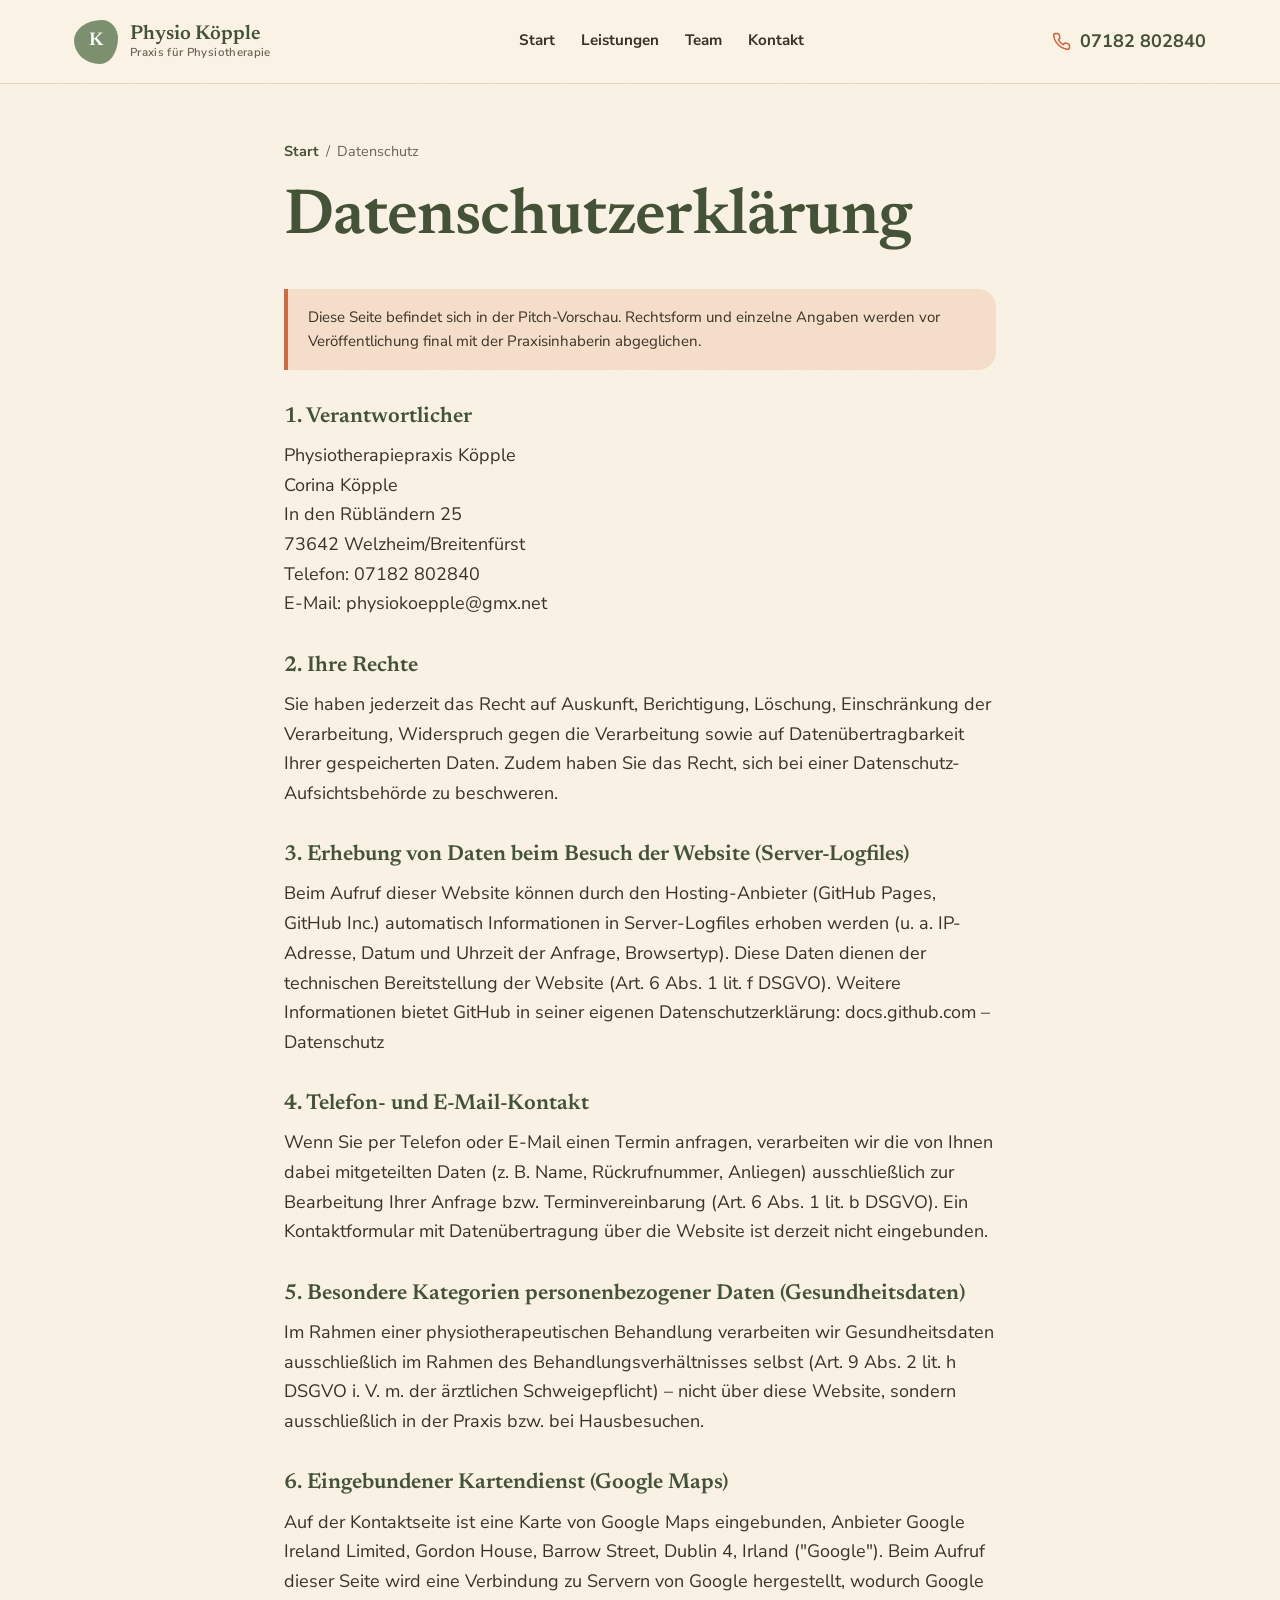
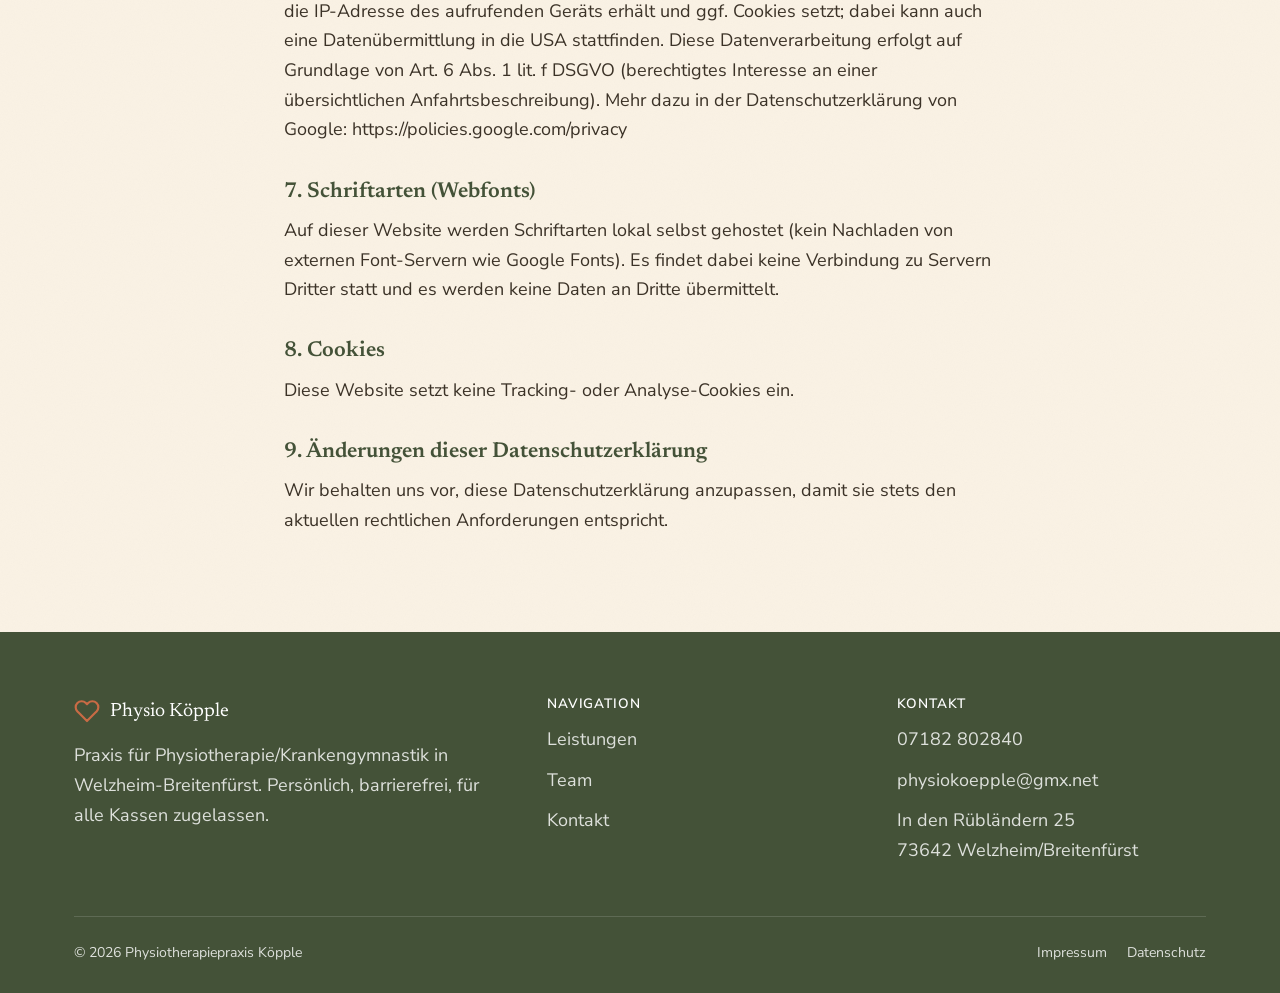
==== datenschutz.html @ 72fe8142 "Initial pitch-demo: Physiotherapiepraxis Köpple website Moderne, warme Neugestaltung als Pitch-Demo " ====
<!DOCTYPE html>
<html lang="de">
<head>
<meta charset="UTF-8">
<script>document.documentElement.classList.add('js');</script>
<meta name="viewport" content="width=device-width, initial-scale=1.0">
<meta name="description" content="Datenschutzerklärung der Physiotherapiepraxis Köpple in Welzheim-Breitenfürst.">
<title>Datenschutz – Physiotherapie Köpple</title>
<link rel="icon" href="assets/images/corina.png" type="image/png">
<link rel="stylesheet" href="css/fonts.css">
<link rel="stylesheet" href="css/style.css?v=1">
</head>
<body>

<a class="skip-link" href="#main">Zum Inhalt springen</a>

<header class="site-header" id="site-header">
  <div class="container site-header__inner">
    <a href="index.html" class="site-header__brand" aria-label="Physiotherapie Köpple – Startseite">
      <span class="site-header__mark" aria-hidden="true">K</span>
      <span class="site-header__brand-text">
        <span class="site-header__brand-main">Physio Köpple</span>
        <span class="site-header__brand-sub">Praxis für Physiotherapie</span>
      </span>
    </a>
    <nav id="site-nav" aria-label="Hauptnavigation">
      <ul class="site-nav__list">
        <li><a href="index.html" class="site-nav__link">Start</a></li>
        <li><a href="leistungen.html" class="site-nav__link">Leistungen</a></li>
        <li><a href="team.html" class="site-nav__link">Team</a></li>
        <li><a href="kontakt.html" class="site-nav__link">Kontakt</a></li>
      </ul>
    </nav>
    <div class="site-header__actions">
      <a href="tel:+497182802840" class="site-header__phone">
        <svg viewBox="0 0 24 24" fill="none" stroke="currentColor" stroke-width="2" stroke-linecap="round" stroke-linejoin="round" aria-hidden="true"><path d="M22 16.92v3a2 2 0 0 1-2.18 2 19.79 19.79 0 0 1-8.63-3.07 19.5 19.5 0 0 1-6-6 19.79 19.79 0 0 1-3.07-8.67A2 2 0 0 1 4.11 2h3a2 2 0 0 1 2 1.72c.127.96.361 1.903.7 2.81a2 2 0 0 1-.45 2.11L8.09 9.91a16 16 0 0 0 6 6l1.27-1.27a2 2 0 0 1 2.11-.45c.907.339 1.85.573 2.81.7A2 2 0 0 1 22 16.92z"/></svg>
        <span>07182 802840</span>
      </a>
      <button id="nav-toggle" class="nav-toggle" aria-label="Menü öffnen" aria-expanded="false" aria-controls="site-nav">
        <span></span><span></span><span></span>
      </button>
    </div>
  </div>
</header>

<main id="main">
  <section class="section" style="padding-top:56px;">
    <div class="container legal-content">
      <p class="breadcrumb"><a href="index.html">Start</a><span aria-hidden="true">/</span>Datenschutz</p>
      <h1>Datenschutzerklärung</h1>

      <div class="placeholder-note">
        Diese Seite befindet sich in der Pitch-Vorschau. Rechtsform und einzelne Angaben werden vor Veröffentlichung final mit der Praxisinhaberin abgeglichen.
      </div>

      <h2>1. Verantwortlicher</h2>
      <address>
        Physiotherapiepraxis Köpple<br>
        Corina Köpple<br>
        In den Rübländern 25<br>
        73642 Welzheim/Breitenfürst
      </address>
      <p>Telefon: <a href="tel:+497182802840">07182 802840</a><br>E-Mail: <a href="mailto:physiokoepple@gmx.net">physiokoepple@gmx.net</a></p>

      <h2>2. Ihre Rechte</h2>
      <p>Sie haben jederzeit das Recht auf Auskunft, Berichtigung, Löschung, Einschränkung der Verarbeitung, Widerspruch gegen die Verarbeitung sowie auf Datenübertragbarkeit Ihrer gespeicherten Daten. Zudem haben Sie das Recht, sich bei einer Datenschutz-Aufsichtsbehörde zu beschweren.</p>

      <h2>3. Erhebung von Daten beim Besuch der Website (Server-Logfiles)</h2>
      <p>Beim Aufruf dieser Website können durch den Hosting-Anbieter (GitHub Pages, GitHub Inc.) automatisch Informationen in Server-Logfiles erhoben werden (u. a. IP-Adresse, Datum und Uhrzeit der Anfrage, Browsertyp). Diese Daten dienen der technischen Bereitstellung der Website (Art. 6 Abs. 1 lit. f DSGVO). Weitere Informationen bietet GitHub in seiner eigenen Datenschutzerklärung: <a href="https://docs.github.com/de/site-policy/privacy-policies/github-general-privacy-statement" target="_blank" rel="noopener">docs.github.com – Datenschutz</a></p>

      <h2>4. Telefon- und E-Mail-Kontakt</h2>
      <p>Wenn Sie per Telefon oder E-Mail einen Termin anfragen, verarbeiten wir die von Ihnen dabei mitgeteilten Daten (z. B. Name, Rückrufnummer, Anliegen) ausschließlich zur Bearbeitung Ihrer Anfrage bzw. Terminvereinbarung (Art. 6 Abs. 1 lit. b DSGVO). Ein Kontaktformular mit Datenübertragung über die Website ist derzeit nicht eingebunden.</p>

      <h2>5. Besondere Kategorien personenbezogener Daten (Gesundheitsdaten)</h2>
      <p>Im Rahmen einer physiotherapeutischen Behandlung verarbeiten wir Gesundheitsdaten ausschließlich im Rahmen des Behandlungsverhältnisses selbst (Art. 9 Abs. 2 lit. h DSGVO i. V. m. der ärztlichen Schweigepflicht) – nicht über diese Website, sondern ausschließlich in der Praxis bzw. bei Hausbesuchen.</p>

      <h2>6. Eingebundener Kartendienst (Google Maps)</h2>
      <p>Auf der Kontaktseite ist eine Karte von Google Maps eingebunden, Anbieter Google Ireland Limited, Gordon House, Barrow Street, Dublin 4, Irland ("Google"). Beim Aufruf dieser Seite wird eine Verbindung zu Servern von Google hergestellt, wodurch Google die IP-Adresse des aufrufenden Geräts erhält und ggf. Cookies setzt; dabei kann auch eine Datenübermittlung in die USA stattfinden. Diese Datenverarbeitung erfolgt auf Grundlage von Art. 6 Abs. 1 lit. f DSGVO (berechtigtes Interesse an einer übersichtlichen Anfahrtsbeschreibung). Mehr dazu in der Datenschutzerklärung von Google: <a href="https://policies.google.com/privacy" target="_blank" rel="noopener">https://policies.google.com/privacy</a></p>

      <h2>7. Schriftarten (Webfonts)</h2>
      <p>Auf dieser Website werden Schriftarten lokal selbst gehostet (kein Nachladen von externen Font-Servern wie Google Fonts). Es findet dabei keine Verbindung zu Servern Dritter statt und es werden keine Daten an Dritte übermittelt.</p>

      <h2>8. Cookies</h2>
      <p>Diese Website setzt keine Tracking- oder Analyse-Cookies ein.</p>

      <h2>9. Änderungen dieser Datenschutzerklärung</h2>
      <p>Wir behalten uns vor, diese Datenschutzerklärung anzupassen, damit sie stets den aktuellen rechtlichen Anforderungen entspricht.</p>

    </div>
  </section>
</main>

<footer class="site-footer">
  <div class="container">
    <div class="footer-grid">
      <div>
        <div class="footer-brand">
          <svg viewBox="0 0 24 24" fill="none" stroke="currentColor" stroke-width="2" stroke-linecap="round" stroke-linejoin="round"><path d="M20.84 4.61a5.5 5.5 0 0 0-7.78 0L12 5.67l-1.06-1.06a5.5 5.5 0 0 0-7.78 7.78l1.06 1.06L12 21.23l7.78-7.78 1.06-1.06a5.5 5.5 0 0 0 0-7.78z"/></svg>
          Physio Köpple
        </div>
        <p>Praxis für Physiotherapie/Krankengymnastik in Welzheim-Breitenfürst. Persönlich, barrierefrei, für alle Kassen zugelassen.</p>
      </div>
      <div>
        <h4>Navigation</h4>
        <ul>
          <li><a href="leistungen.html">Leistungen</a></li>
          <li><a href="team.html">Team</a></li>
          <li><a href="kontakt.html">Kontakt</a></li>
        </ul>
      </div>
      <div>
        <h4>Kontakt</h4>
        <ul>
          <li><a href="tel:+497182802840">07182 802840</a></li>
          <li><a href="mailto:physiokoepple@gmx.net">physiokoepple@gmx.net</a></li>
          <li>In den Rübländern 25<br>73642 Welzheim/Breitenfürst</li>
        </ul>
      </div>
    </div>
    <div class="footer-bottom">
      <span>&copy; <span id="year"></span> Physiotherapiepraxis Köpple</span>
      <ul>
        <li><a href="impressum.html">Impressum</a></li>
        <li><a href="datenschutz.html">Datenschutz</a></li>
      </ul>
    </div>
  </div>
</footer>

<script src="js/main.js?v=1"></script>
</body>
</html>
---- css/fonts.css ----
/* ============================================================
   fonts.css – Selbst gehostete Google Fonts (Newsreader, Nunito Sans).
   Kein Nachladen von fonts.googleapis.com / fonts.gstatic.com beim
   Seitenaufruf (DSGVO: keine Verbindung zu Google-Servern nötig).

   Beide Familien sind Variable Fonts – ein Datei-Paar (latin +
   latin-ext, deckt Deutsch inkl. ä/ö/ü/ß ab) trägt den gesamten
   Gewichtsbereich, daher genügt je eine @font-face-Regel mit
   font-weight-Spanne statt einer Regel pro Schnittgewicht.
   ============================================================ */

/* ── Newsreader (Überschriften, warme literarische Serife) ──── */
@font-face {
  font-family: 'Newsreader';
  font-style: normal;
  font-weight: 400 700;
  font-display: swap;
  src: url('../assets/fonts/newsreader-latinext.woff2') format('woff2');
  unicode-range: U+0100-02BA, U+02BD-02C5, U+02C7-02CC, U+02CE-02D7, U+02DD-02FF, U+0304, U+0308, U+0329, U+1D00-1DBF, U+1E00-1E9F, U+1EF2-1EFF, U+2020, U+20A0-20AB, U+20AD-20C0, U+2113, U+2C60-2C7F, U+A720-A7FF;
}
@font-face {
  font-family: 'Newsreader';
  font-style: normal;
  font-weight: 400 700;
  font-display: swap;
  src: url('../assets/fonts/newsreader-latin.woff2') format('woff2');
  unicode-range: U+0000-00FF, U+0131, U+0152-0153, U+02BB-02BC, U+02C6, U+02DA, U+02DC, U+0304, U+0308, U+0329, U+2000-206F, U+20AC, U+2122, U+2191, U+2193, U+2212, U+2215, U+FEFF, U+FFFD;
}
@font-face {
  font-family: 'Newsreader';
  font-style: italic;
  font-weight: 400 700;
  font-display: swap;
  src: url('../assets/fonts/newsreader-italic-latinext.woff2') format('woff2');
  unicode-range: U+0100-02BA, U+02BD-02C5, U+02C7-02CC, U+02CE-02D7, U+02DD-02FF, U+0304, U+0308, U+0329, U+1D00-1DBF, U+1E00-1E9F, U+1EF2-1EFF, U+2020, U+20A0-20AB, U+20AD-20C0, U+2113, U+2C60-2C7F, U+A720-A7FF;
}
@font-face {
  font-family: 'Newsreader';
  font-style: italic;
  font-weight: 400 700;
  font-display: swap;
  src: url('../assets/fonts/newsreader-italic-latin.woff2') format('woff2');
  unicode-range: U+0000-00FF, U+0131, U+0152-0153, U+02BB-02BC, U+02C6, U+02DA, U+02DC, U+0304, U+0308, U+0329, U+2000-206F, U+20AC, U+2122, U+2191, U+2193, U+2212, U+2215, U+FEFF, U+FFFD;
}

/* ── Nunito Sans (Fließtext, rundliche freundliche Grotesk) ──── */
@font-face {
  font-family: 'Nunito Sans';
  font-style: normal;
  font-weight: 400 800;
  font-display: swap;
  src: url('../assets/fonts/nunitosans-latinext.woff2') format('woff2');
  unicode-range: U+0100-02BA, U+02BD-02C5, U+02C7-02CC, U+02CE-02D7, U+02DD-02FF, U+0304, U+0308, U+0329, U+1D00-1DBF, U+1E00-1E9F, U+1EF2-1EFF, U+2020, U+20A0-20AB, U+20AD-20C0, U+2113, U+2C60-2C7F, U+A720-A7FF;
}
@font-face {
  font-family: 'Nunito Sans';
  font-style: normal;
  font-weight: 400 800;
  font-display: swap;
  src: url('../assets/fonts/nunitosans-latin.woff2') format('woff2');
  unicode-range: U+0000-00FF, U+0131, U+0152-0153, U+02BB-02BC, U+02C6, U+02DA, U+02DC, U+0304, U+0308, U+0329, U+2000-206F, U+20AC, U+2122, U+2191, U+2193, U+2212, U+2215, U+FEFF, U+FFFD;
}
---- css/style.css ----
/* ============================================================
   Physiotherapiepraxis Köpple – style.css
   Design-Richtung "Warm & Persönlich": Creme, Salbeigrün, Terrakotta.
   Organische Foto-Rahmen statt harter Rechtecke, rundliche Formen,
   ein dezenter Papier-Grain-Ton. Reines CSS, kein Framework.
   ============================================================ */

:root {
  --color-cream: #faf2e4;
  --color-cream-alt: #f2e4c8;
  --color-paper: #fffdf8;
  --color-sage: #7c9070;
  --color-sage-dark: #445238;
  --color-sage-pale: #e8eee2;
  --color-terracotta: #c96b45;
  --color-terracotta-dark: #a8532f;
  --color-terracotta-pale: #f4ddc9;
  --color-ink: #3b3227;
  --color-ink-soft: #6e6255;
  --color-line: #e6d7b8;
  --color-white: #ffffff;

  --font-display: 'Newsreader', Georgia, 'Times New Roman', serif;
  --font-body: 'Nunito Sans', -apple-system, BlinkMacSystemFont, 'Segoe UI', sans-serif;

  --container-width: 1180px;
  --radius: 18px;
  --radius-lg: 30px;
  --shadow-soft: 0 10px 30px rgba(59, 50, 39, 0.12);
  --shadow-card: 0 18px 42px rgba(59, 50, 39, 0.16);
  --nav-height: 84px;

  --blob-1: 63% 37% 41% 59% / 47% 41% 59% 53%;
  --blob-2: 39% 61% 63% 37% / 45% 51% 49% 55%;
}

/* ── Reset ───────────────────────────────────────────────────── */
*, *::before, *::after { box-sizing: border-box; }
html { scroll-behavior: smooth; scroll-padding-top: calc(var(--nav-height) + 12px); }
@media (prefers-reduced-motion: reduce) {
  html { scroll-behavior: auto; }
  *, *::before, *::after {
    animation-duration: 0.01ms !important;
    animation-iteration-count: 1 !important;
    transition-duration: 0.01ms !important;
    scroll-behavior: auto !important;
  }
}
body {
  margin: 0;
  font-family: var(--font-body);
  font-size: 18px;
  line-height: 1.65;
  color: var(--color-ink);
  background: var(--color-cream);
  -webkit-font-smoothing: antialiased;
  /* Sehr dezentes Papier-Korn für Wärme, per SVG-Data-URI (keine Bildanfrage) */
  background-image: url("data:image/svg+xml,%3Csvg xmlns='http://www.w3.org/2000/svg' width='180' height='180'%3E%3Cfilter id='n'%3E%3CfeTurbulence type='fractalNoise' baseFrequency='0.9' numOctaves='2' stitchTiles='stitch'/%3E%3CfeColorMatrix type='saturate' values='0'/%3E%3C/filter%3E%3Crect width='100%25' height='100%25' filter='url(%23n)' opacity='0.035'/%3E%3C/svg%3E");
}
img { max-width: 100%; display: block; }
a { color: inherit; text-decoration: none; }
ul { margin: 0; padding: 0; list-style: none; }
h1, h2, h3, h4 {
  font-family: var(--font-display);
  font-weight: 600;
  line-height: 1.18;
  margin: 0 0 0.5em;
  color: var(--color-sage-dark);
}
h1 { font-size: clamp(2.5rem, 5vw, 4rem); letter-spacing: -0.01em; }
h2 { font-size: clamp(1.9rem, 3.2vw, 2.6rem); }
h3 { font-size: 1.3rem; font-weight: 600; }
p { margin: 0 0 1em; }
p:last-child { margin-bottom: 0; }
:focus-visible { outline: 3px solid var(--color-terracotta); outline-offset: 3px; }

/* ── Layout Helpers ──────────────────────────────────────────── */
.container { max-width: var(--container-width); margin: 0 auto; padding: 0 24px; }
.section { padding: 96px 0; }
.section--alt { background: var(--color-cream-alt); }
.section--sage { background: var(--color-sage-dark); color: rgba(255, 255, 255, 0.92); }
.section--sage h2, .section--sage h3 { color: var(--color-white); }
.section__head { max-width: 640px; margin: 0 0 48px; }
.section__head--center { margin-left: auto; margin-right: auto; text-align: center; }
.eyebrow {
  display: inline-flex;
  align-items: center;
  gap: 0.5em;
  font-family: var(--font-body);
  font-weight: 700;
  font-size: 0.85rem;
  letter-spacing: 0.08em;
  text-transform: uppercase;
  color: var(--color-terracotta-dark);
  margin-bottom: 0.9em;
}
.eyebrow::before { content: '✻'; font-size: 1em; }
.lead { font-size: 1.18rem; color: var(--color-ink-soft); max-width: 60ch; }

@media (max-width: 640px) {
  .section { padding: 60px 0; }
  .container { padding: 0 20px; }
}

/* ── Buttons ─────────────────────────────────────────────────── */
.btn {
  display: inline-flex;
  align-items: center;
  gap: 0.55em;
  font-family: var(--font-body);
  font-weight: 700;
  font-size: 1rem;
  padding: 0.95em 1.7em;
  border-radius: 999px;
  border: 2px solid transparent;
  cursor: pointer;
  transition: background-color 0.2s ease, color 0.2s ease, border-color 0.2s ease, transform 0.15s ease, box-shadow 0.2s ease;
  line-height: 1.1;
}
.btn:active { transform: translateY(1px); }
.btn--primary { background: var(--color-terracotta); color: var(--color-white); box-shadow: 0 10px 26px rgba(201, 107, 69, 0.35); }
.btn--primary:hover { background: var(--color-terracotta-dark); }
.btn--outline { background: transparent; border-color: currentColor; color: inherit; }
.btn--outline:hover { background: rgba(59, 50, 39, 0.06); }
.btn--on-sage { border-color: rgba(255,255,255,0.5); color: var(--color-white); }
.btn--on-sage:hover { background: rgba(255,255,255,0.12); border-color: var(--color-white); }
.btn--lg { padding: 1.1em 2.1em; font-size: 1.05rem; }
.btn--block { width: 100%; justify-content: center; }

/* ── Header / Navigation ─────────────────────────────────────── */
.site-header {
  position: sticky;
  top: 0;
  z-index: 1000;
  height: var(--nav-height);
  display: flex;
  align-items: center;
  background: rgba(250, 242, 228, 0.92);
  backdrop-filter: blur(10px);
  border-bottom: 1px solid var(--color-line);
  transition: box-shadow 0.2s ease;
}
.site-header.is-scrolled { box-shadow: var(--shadow-soft); }
.site-header__inner { display: flex; align-items: center; justify-content: space-between; gap: 24px; width: 100%; }
.site-header__brand { display: flex; align-items: center; gap: 12px; }
.site-header__mark {
  display: flex;
  align-items: center;
  justify-content: center;
  width: 44px;
  height: 44px;
  border-radius: var(--blob-1);
  background: var(--color-sage);
  color: var(--color-white);
  font-family: var(--font-display);
  font-weight: 600;
  font-size: 1.15rem;
  flex-shrink: 0;
}
.site-header__brand-text { display: flex; flex-direction: column; line-height: 1.15; }
.site-header__brand-main { font-family: var(--font-display); font-size: 1.25rem; font-weight: 600; color: var(--color-sage-dark); }
.site-header__brand-sub { font-family: var(--font-body); font-size: 0.72rem; font-weight: 600; letter-spacing: 0.03em; color: var(--color-ink-soft); }
.site-header__actions { display: flex; align-items: center; gap: 18px; }
.site-header__phone { display: flex; align-items: center; gap: 0.5em; font-weight: 700; color: var(--color-sage-dark); white-space: nowrap; }
.site-header__phone svg { width: 19px; height: 19px; flex-shrink: 0; color: var(--color-terracotta); }

.nav-toggle {
  display: none;
  flex-direction: column;
  justify-content: center;
  gap: 5px;
  width: 44px;
  height: 44px;
  border: none;
  background: transparent;
  cursor: pointer;
  padding: 0;
}
.nav-toggle span { display: block; height: 2px; width: 26px; margin: 0 auto; background: var(--color-sage-dark); transition: transform 0.2s ease, opacity 0.2s ease; }
.nav-toggle[aria-expanded="true"] span:nth-child(1) { transform: translateY(7px) rotate(45deg); }
.nav-toggle[aria-expanded="true"] span:nth-child(2) { opacity: 0; }
.nav-toggle[aria-expanded="true"] span:nth-child(3) { transform: translateY(-7px) rotate(-45deg); }

/* #site-nav ist Geschwister von .site-header, nicht verschachtelt —
   vermeidet den iOS-Safari-backdrop-filter-Clipping-Bug bei position:fixed
   Kindern eines Headers mit eigenem backdrop-filter. */
.site-nav__list { display: flex; align-items: center; gap: 22px; }
.site-nav__link {
  display: block;
  white-space: nowrap;
  font-weight: 700;
  font-size: 0.95rem;
  color: var(--color-ink);
  padding: 6px 2px;
  border-bottom: 2px solid transparent;
  transition: border-color 0.15s ease, color 0.15s ease;
}
.site-nav__link:hover, .site-nav__link.is-active { border-color: var(--color-terracotta); color: var(--color-sage-dark); }

@media (min-width: 1025px) { #site-nav { display: flex; } }

@media (min-width: 1025px) and (max-width: 1180px) {
  .site-nav__list { gap: 14px; }
  .site-nav__link { font-size: 0.88rem; }
  .site-header__brand-sub { display: none; }
}

@media (max-width: 1024px) {
  .site-header__brand-sub { display: none; }
  .nav-toggle { display: flex; }
  #site-nav {
    position: fixed;
    top: var(--nav-height);
    left: 0; right: 0; bottom: 0;
    z-index: 999;
    background: var(--color-cream);
    transform: translateX(100%);
    transition: transform 0.25s ease;
    overflow-y: auto;
  }
  #site-nav.is-open { transform: translateX(0); }
  .site-nav__list { flex-direction: column; align-items: stretch; gap: 0; padding: 16px 24px 40px; }
  .site-nav__list li { border-bottom: 1px solid var(--color-line); }
  .site-nav__link { padding: 18px 4px; font-size: 1.15rem; }
  .site-header__phone span { display: none; }
}

@media (max-width: 480px) {
  .site-header__brand-main { font-size: 1.08rem; }
  .site-header__mark { width: 38px; height: 38px; font-size: 1rem; }
}

/* ── Hero ────────────────────────────────────────────────────── */
.hero { padding: 64px 0 96px; overflow: hidden; }
.hero__grid { display: grid; grid-template-columns: 1.05fr 0.95fr; gap: 56px; align-items: center; }
.hero__eyebrow { color: var(--color-terracotta-dark); }
.hero__title { margin-bottom: 0.4em; }
.hero__underline { position: relative; display: inline-block; white-space: nowrap; }
.hero__underline svg { position: absolute; left: 0; bottom: -0.1em; width: 100%; height: 0.3em; overflow: visible; }
.hero__underline path {
  fill: none;
  stroke: var(--color-terracotta);
  stroke-width: 6;
  stroke-linecap: round;
  stroke-dasharray: 340;
  stroke-dashoffset: 340;
}
.js .reveal--visible .hero__underline path { animation: draw-underline 0.9s 0.35s ease forwards; }
@keyframes draw-underline { to { stroke-dashoffset: 0; } }
.hero__lead { margin: 1.1em 0 1.8em; }
.hero__ctas { display: flex; flex-wrap: wrap; gap: 16px; margin-bottom: 2em; }
.hero__facts { display: flex; flex-wrap: wrap; gap: 12px 28px; padding-top: 1.6em; border-top: 1px solid var(--color-line); }
.hero__fact { display: flex; align-items: center; gap: 0.6em; font-weight: 700; color: var(--color-sage-dark); font-size: 0.95rem; }
.hero__fact svg { width: 20px; height: 20px; color: var(--color-sage); flex-shrink: 0; }

.hero__photo-wrap { position: relative; }
.hero__photo {
  border-radius: var(--blob-1);
  overflow: hidden;
  box-shadow: var(--shadow-card);
  aspect-ratio: 4 / 4.6;
}
.hero__photo img { width: 100%; height: 100%; object-fit: cover; }
.hero__badge {
  position: absolute;
  bottom: -22px;
  left: -22px;
  background: var(--color-white);
  border-radius: var(--radius);
  box-shadow: var(--shadow-card);
  padding: 16px 20px;
  display: flex;
  align-items: center;
  gap: 12px;
  max-width: 230px;
}
.hero__badge svg { width: 30px; height: 30px; color: var(--color-terracotta); flex-shrink: 0; }
.hero__badge strong { display: block; font-family: var(--font-display); font-size: 1.15rem; color: var(--color-sage-dark); line-height: 1; }
.hero__badge span { font-size: 0.82rem; color: var(--color-ink-soft); }

@media (max-width: 900px) {
  .hero { padding: 40px 0 64px; }
  .hero__grid { grid-template-columns: 1fr; gap: 44px; }
  .hero__photo-wrap { order: -1; max-width: 380px; margin: 0 auto; }
  .hero__badge { left: 50%; transform: translateX(-50%); bottom: -18px; }
}

/* ── Organic photo frames (allgemein wiederverwendbar) ──────────── */
.blob-frame { border-radius: var(--blob-1); overflow: hidden; box-shadow: var(--shadow-card); }
.blob-frame--alt { border-radius: var(--blob-2); }
.blob-frame img { width: 100%; height: 100%; object-fit: cover; display: block; }

/* ── Vorteile / Feature-Karten ───────────────────────────────── */
.feature-grid { display: grid; grid-template-columns: repeat(3, 1fr); gap: 28px; }
.feature-card {
  background: var(--color-paper);
  border-radius: var(--radius);
  padding: 32px 28px;
  box-shadow: var(--shadow-soft);
  transition: transform 0.25s ease, box-shadow 0.25s ease;
}
.feature-card:hover { transform: translateY(-6px); box-shadow: var(--shadow-card); }
.feature-card__icon {
  width: 56px; height: 56px;
  display: flex; align-items: center; justify-content: center;
  border-radius: var(--blob-2);
  background: var(--color-sage-pale);
  color: var(--color-sage-dark);
  margin-bottom: 18px;
}
.feature-card__icon svg { width: 28px; height: 28px; }
.feature-card p { color: var(--color-ink-soft); font-size: 0.98rem; }

@media (max-width: 860px) { .feature-grid { grid-template-columns: 1fr 1fr; } }
@media (max-width: 560px) { .feature-grid { grid-template-columns: 1fr; } }

/* ── Leistungen (Karten + Detailseite) ───────────────────────── */
.service-grid { display: grid; grid-template-columns: repeat(3, 1fr); gap: 24px; }
.service-card {
  display: flex;
  gap: 16px;
  align-items: flex-start;
  background: var(--color-paper);
  border-radius: var(--radius);
  padding: 26px 24px;
  box-shadow: var(--shadow-soft);
  transition: transform 0.22s ease, box-shadow 0.22s ease, border-color 0.22s ease;
  border: 1px solid transparent;
}
.service-card:hover { transform: translateY(-5px); box-shadow: var(--shadow-card); border-color: var(--color-terracotta-pale); }
.service-card__icon {
  width: 48px; height: 48px; flex-shrink: 0;
  display: flex; align-items: center; justify-content: center;
  border-radius: 50%;
  background: var(--color-terracotta-pale);
  color: var(--color-terracotta-dark);
}
.service-card__icon svg { width: 24px; height: 24px; }
.service-card h3 { margin-bottom: 0.25em; font-size: 1.15rem; }
.service-card p { color: var(--color-ink-soft); font-size: 0.95rem; }

@media (max-width: 860px) { .service-grid { grid-template-columns: 1fr 1fr; } }
@media (max-width: 560px) { .service-grid { grid-template-columns: 1fr; } }

/* ── Team ────────────────────────────────────────────────────── */
.team-grid { display: grid; grid-template-columns: repeat(4, 1fr); gap: 32px 28px; }
.team-card { text-align: center; }
.team-card__photo {
  aspect-ratio: 1 / 1.1;
  border-radius: var(--blob-1);
  overflow: hidden;
  box-shadow: var(--shadow-card);
  margin-bottom: 20px;
  background: var(--color-sage-pale);
}
.team-card:nth-child(even) .team-card__photo { border-radius: var(--blob-2); }
.team-card__photo img { width: 100%; height: 100%; object-fit: cover; }
.team-card__photo--pending { display: flex; align-items: center; justify-content: center; }
.team-card h3 { margin-bottom: 0.15em; font-size: 1.15rem; }
.team-card__role { color: var(--color-terracotta-dark); font-weight: 700; font-size: 0.85rem; text-transform: uppercase; letter-spacing: 0.04em; margin-bottom: 0.6em; }
.team-card__quals { color: var(--color-ink-soft); font-size: 0.92rem; }

@media (max-width: 900px) { .team-grid { grid-template-columns: 1fr 1fr; } }
@media (max-width: 520px) { .team-grid { grid-template-columns: 1fr; max-width: 320px; margin: 0 auto; } }

/* ── Zwei-Spalten Text+Bild (Praxis-Vorstellung, Kontakt, etc.) ── */
.split { display: grid; grid-template-columns: 1fr 1fr; gap: 56px; align-items: center; }
.split--reverse .split__media { order: 2; }
@media (max-width: 900px) {
  .split { grid-template-columns: 1fr; gap: 36px; }
  .split--reverse .split__media { order: -1; }
}
.split__media img { aspect-ratio: 4/3.4; }

.checklist { margin-top: 1.4em; }
.checklist li { display: flex; align-items: flex-start; gap: 0.7em; margin-bottom: 0.7em; }
.checklist li svg { width: 20px; height: 20px; color: var(--color-sage); flex-shrink: 0; margin-top: 0.15em; }

/* ── Bildergalerie (Praxisimpressionen) ─────────────────────── */
.gallery-grid { display: grid; grid-template-columns: repeat(3, 1fr); gap: 22px; }
.gallery-grid__item { border-radius: var(--radius); overflow: hidden; box-shadow: var(--shadow-soft); aspect-ratio: 4/3; }
.gallery-grid__item img { width: 100%; height: 100%; object-fit: cover; transition: transform 0.4s ease; }
.gallery-grid__item:hover img { transform: scale(1.06); }
@media (max-width: 760px) { .gallery-grid { grid-template-columns: 1fr 1fr; } }
@media (max-width: 480px) { .gallery-grid { grid-template-columns: 1fr; } }

/* ── Info-/Termin-Karten (Kontaktseite) ─────────────────────── */
.info-card {
  background: var(--color-paper);
  border-radius: var(--radius);
  padding: 30px 28px;
  box-shadow: var(--shadow-soft);
}
.info-card + .info-card { margin-top: 24px; }
.info-card__icon {
  width: 46px; height: 46px;
  display: flex; align-items: center; justify-content: center;
  border-radius: 50%;
  background: var(--color-sage-pale);
  color: var(--color-sage-dark);
  margin-bottom: 14px;
}
.info-card__icon svg { width: 22px; height: 22px; }
.info-card dl { display: grid; grid-template-columns: auto 1fr; gap: 6px 14px; margin: 0; }
.info-card dt { color: var(--color-ink-soft); font-size: 0.92rem; }
.info-card dd { margin: 0; font-weight: 700; }
.map-embed { width: 100%; aspect-ratio: 4/3; border: 0; border-radius: var(--radius-lg); box-shadow: var(--shadow-card); }

/* ── CTA-Band ────────────────────────────────────────────────── */
.cta-band { text-align: center; }
.cta-band .lead { margin: 0 auto 2em; }

/* ── Footer ──────────────────────────────────────────────────── */
.site-footer { background: var(--color-sage-dark); color: rgba(255, 255, 255, 0.82); padding: 64px 0 28px; }
.footer-grid { display: grid; grid-template-columns: 1.4fr 1fr 1fr; gap: 40px; padding-bottom: 40px; border-bottom: 1px solid rgba(255,255,255,0.14); }
.footer-brand { display: flex; align-items: center; gap: 10px; font-family: var(--font-display); font-size: 1.2rem; color: var(--color-white); margin-bottom: 14px; }
.footer-brand svg { width: 26px; height: 26px; color: var(--color-terracotta); }
.footer-grid h4 { color: var(--color-white); font-family: var(--font-body); font-size: 0.85rem; text-transform: uppercase; letter-spacing: 0.06em; margin-bottom: 1em; }
.footer-grid li { margin-bottom: 0.6em; }
.site-footer a:hover { color: var(--color-white); }
.footer-bottom { display: flex; flex-wrap: wrap; justify-content: space-between; gap: 12px; padding-top: 24px; font-size: 0.88rem; }
.footer-bottom ul { display: flex; gap: 20px; }
@media (max-width: 760px) { .footer-grid { grid-template-columns: 1fr; gap: 32px; } }

/* ── Legal-Inhalte (Impressum/Datenschutz) ──────────────────── */
.legal-content { max-width: 760px; margin: 0 auto; }
.legal-content h2 { margin-top: 1.6em; font-size: 1.35rem; }
.legal-content address { font-style: normal; }
.breadcrumb { font-size: 0.9rem; color: var(--color-ink-soft); margin-bottom: 1.2em; }
.breadcrumb a { color: var(--color-sage-dark); font-weight: 700; }
.breadcrumb span { margin: 0 0.5em; }
.placeholder-note {
  background: var(--color-terracotta-pale);
  border-left: 4px solid var(--color-terracotta);
  border-radius: 0 var(--radius) var(--radius) 0;
  padding: 16px 20px;
  font-size: 0.94rem;
  color: var(--color-ink);
  margin: 1.4em 0 2em;
}

/* ── Skip Link (Accessibility) ───────────────────────────────── */
.skip-link {
  position: absolute;
  left: -9999px;
  top: 0;
  z-index: 2000;
  background: var(--color-sage-dark);
  color: var(--color-white);
  padding: 14px 22px;
  border-radius: 0 0 10px 0;
  font-weight: 700;
}
.skip-link:focus { left: 0; }

/* ── Scroll-Reveal ────────────────────────────────────────────
   .reveal ist nur unsichtbar, solange <html> die Klasse "js" trägt
   (per Inline-Script synchron im <head> gesetzt). Bleibt JS aus,
   ist der Inhalt sofort da statt dauerhaft versteckt. */
.js .reveal { opacity: 0; transform: translateY(20px); transition: opacity 0.6s ease, transform 0.6s ease; }
.js .reveal.reveal--visible { opacity: 1; transform: translateY(0); }
.reveal-group .reveal:nth-child(2) { transition-delay: 0.08s; }
.reveal-group .reveal:nth-child(3) { transition-delay: 0.16s; }
.reveal-group .reveal:nth-child(4) { transition-delay: 0.24s; }
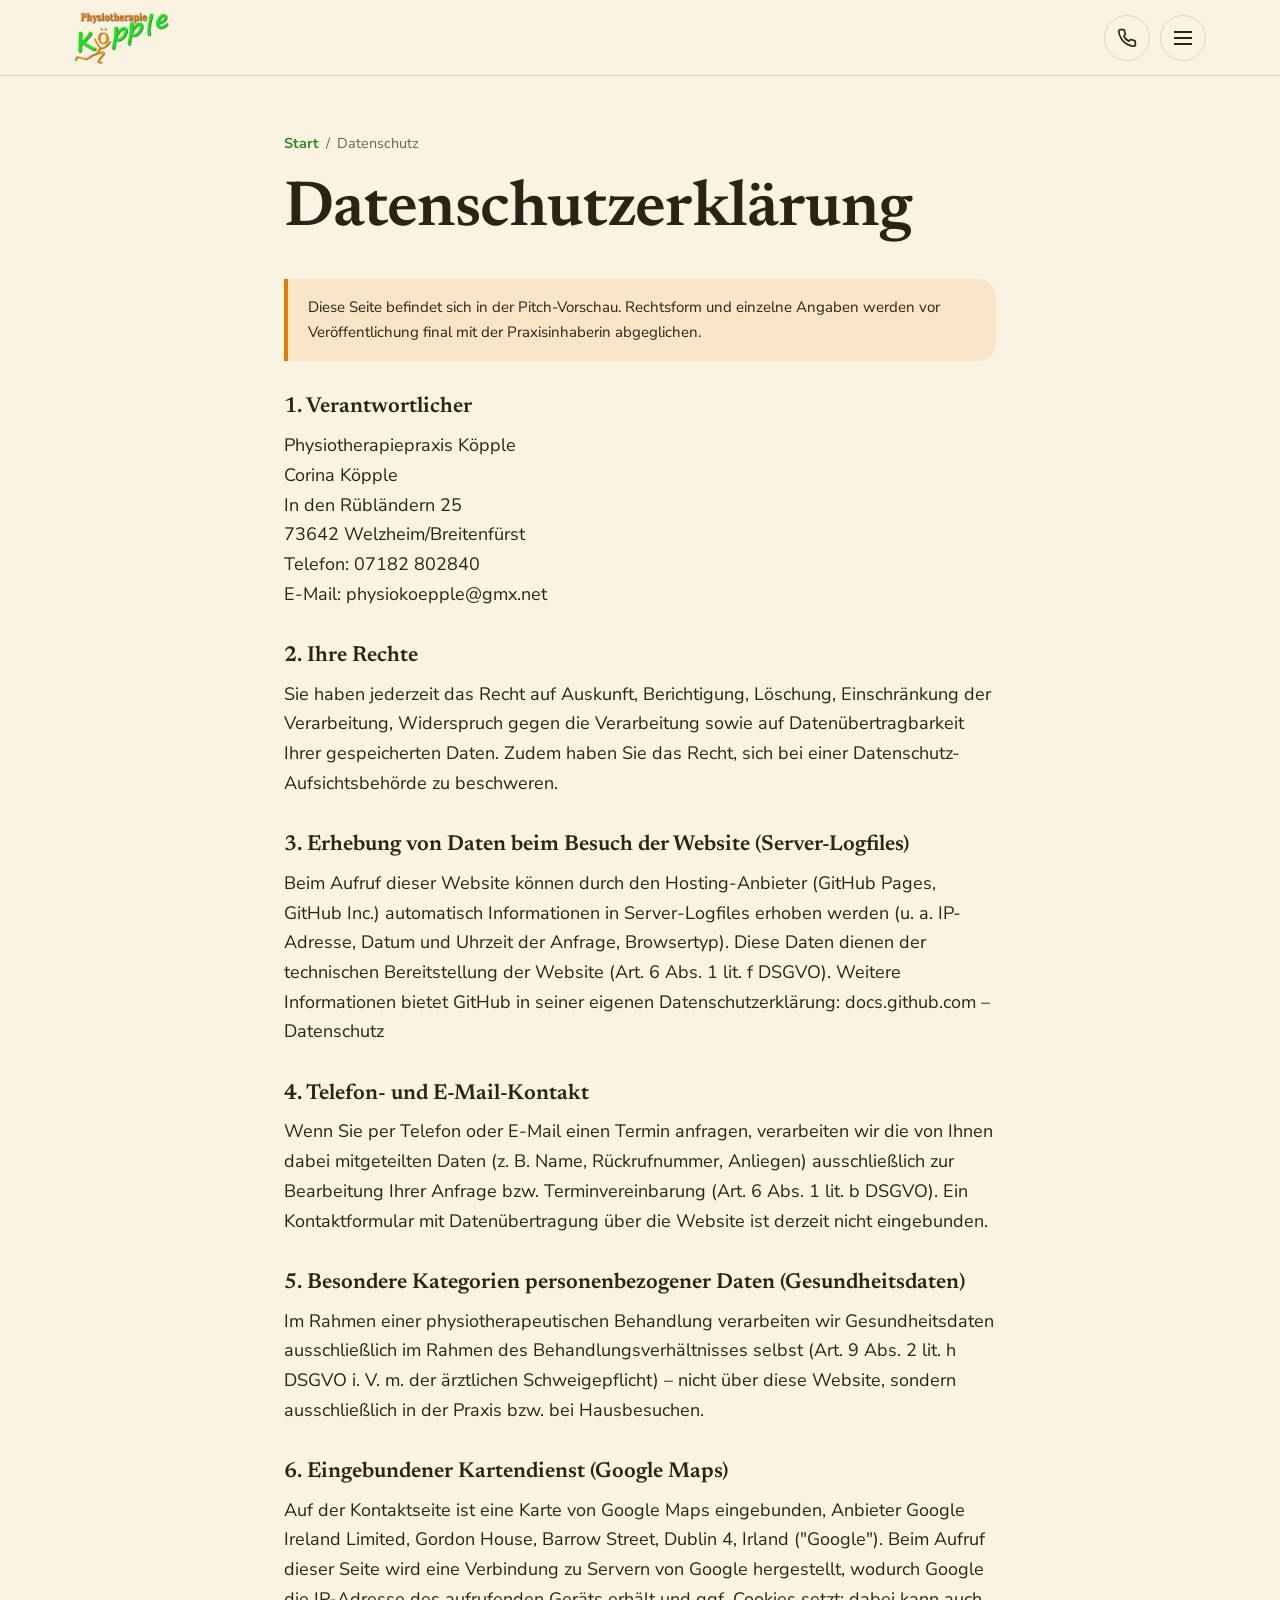
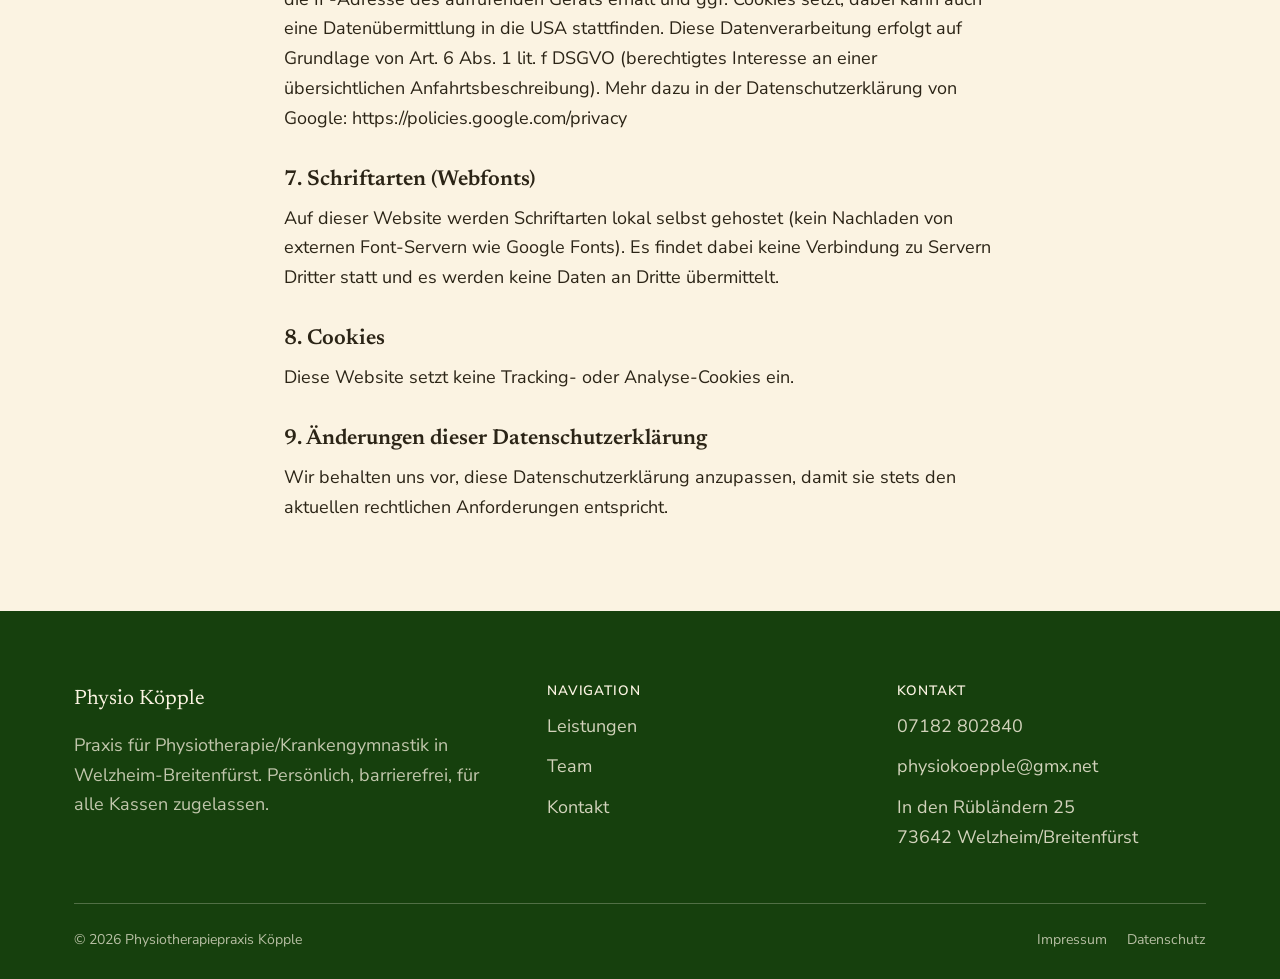
==== commit a4c21442: "Design-Neuausrichtung: echtes Logo, Grün/Orange-Palette, eigenständiges Seitengerüst Nutzer-Feedback" ====
--- a/datenschutz.html
+++ b/datenschutz.html
@@ -6,9 +6,9 @@
 <meta name="viewport" content="width=device-width, initial-scale=1.0">
 <meta name="description" content="Datenschutzerklärung der Physiotherapiepraxis Köpple in Welzheim-Breitenfürst.">
 <title>Datenschutz – Physiotherapie Köpple</title>
-<link rel="icon" href="assets/images/corina.png" type="image/png">
+<link rel="icon" href="assets/images/logo.png" type="image/png">
 <link rel="stylesheet" href="css/fonts.css">
-<link rel="stylesheet" href="css/style.css?v=1">
+<link rel="stylesheet" href="css/style.css?v=2">
 </head>
 <body>
 
@@ -17,34 +17,42 @@
 <header class="site-header" id="site-header">
   <div class="container site-header__inner">
     <a href="index.html" class="site-header__brand" aria-label="Physiotherapie Köpple – Startseite">
-      <span class="site-header__mark" aria-hidden="true">K</span>
-      <span class="site-header__brand-text">
-        <span class="site-header__brand-main">Physio Köpple</span>
-        <span class="site-header__brand-sub">Praxis für Physiotherapie</span>
-      </span>
+      <img src="assets/images/logo.png" alt="Physiotherapie Köpple" class="site-header__logo">
     </a>
-    <nav id="site-nav" aria-label="Hauptnavigation">
-      <ul class="site-nav__list">
-        <li><a href="index.html" class="site-nav__link">Start</a></li>
-        <li><a href="leistungen.html" class="site-nav__link">Leistungen</a></li>
-        <li><a href="team.html" class="site-nav__link">Team</a></li>
-        <li><a href="kontakt.html" class="site-nav__link">Kontakt</a></li>
-      </ul>
-    </nav>
     <div class="site-header__actions">
-      <a href="tel:+497182802840" class="site-header__phone">
+      <a href="tel:+497182802840" class="icon-btn" aria-label="Anrufen: 07182 802840">
         <svg viewBox="0 0 24 24" fill="none" stroke="currentColor" stroke-width="2" stroke-linecap="round" stroke-linejoin="round" aria-hidden="true"><path d="M22 16.92v3a2 2 0 0 1-2.18 2 19.79 19.79 0 0 1-8.63-3.07 19.5 19.5 0 0 1-6-6 19.79 19.79 0 0 1-3.07-8.67A2 2 0 0 1 4.11 2h3a2 2 0 0 1 2 1.72c.127.96.361 1.903.7 2.81a2 2 0 0 1-.45 2.11L8.09 9.91a16 16 0 0 0 6 6l1.27-1.27a2 2 0 0 1 2.11-.45c.907.339 1.85.573 2.81.7A2 2 0 0 1 22 16.92z"/></svg>
-        <span>07182 802840</span>
       </a>
-      <button id="nav-toggle" class="nav-toggle" aria-label="Menü öffnen" aria-expanded="false" aria-controls="site-nav">
+      <button id="nav-toggle" class="icon-btn nav-toggle" aria-label="Menü öffnen" aria-expanded="false" aria-controls="site-nav">
         <span></span><span></span><span></span>
       </button>
     </div>
   </div>
 </header>
 
+<nav id="site-nav" aria-label="Hauptnavigation">
+  <div class="site-nav__top">
+    <img src="assets/images/logo.png" alt="" class="site-header__logo" aria-hidden="true" style="filter: brightness(0) invert(1); opacity:.92;">
+    <button id="nav-close" class="icon-btn site-nav__close" aria-label="Menü schließen">
+      <svg viewBox="0 0 24 24" fill="none" stroke="currentColor" stroke-width="2" stroke-linecap="round" stroke-linejoin="round" aria-hidden="true"><line x1="18" y1="6" x2="6" y2="18"/><line x1="6" y1="6" x2="18" y2="18"/></svg>
+    </button>
+  </div>
+  <div class="site-nav__body">
+    <ul class="site-nav__list">
+      <li><a href="index.html" class="site-nav__link">Start</a></li>
+      <li><a href="leistungen.html" class="site-nav__link">Leistungen</a></li>
+      <li><a href="team.html" class="site-nav__link">Team</a></li>
+      <li><a href="kontakt.html" class="site-nav__link">Kontakt</a></li>
+    </ul>
+  </div>
+  <div class="site-nav__foot">
+    <a href="tel:+497182802840">07182 802840</a>
+    <a href="mailto:physiokoepple@gmx.net">physiokoepple@gmx.net</a>
+  </div>
+</nav>
+
 <main id="main">
-  <section class="section" style="padding-top:56px;">
+  <section class="block block--cream" style="padding-top:56px;">
     <div class="container legal-content">
       <p class="breadcrumb"><a href="index.html">Start</a><span aria-hidden="true">/</span>Datenschutz</p>
       <h1>Datenschutzerklärung</h1>
@@ -90,15 +98,12 @@
   </section>
 </main>
 
-<footer class="site-footer">
+<footer class="site-footer block--green-deep">
   <div class="container">
     <div class="footer-grid">
       <div>
-        <div class="footer-brand">
-          <svg viewBox="0 0 24 24" fill="none" stroke="currentColor" stroke-width="2" stroke-linecap="round" stroke-linejoin="round"><path d="M20.84 4.61a5.5 5.5 0 0 0-7.78 0L12 5.67l-1.06-1.06a5.5 5.5 0 0 0-7.78 7.78l1.06 1.06L12 21.23l7.78-7.78 1.06-1.06a5.5 5.5 0 0 0 0-7.78z"/></svg>
-          Physio Köpple
-        </div>
-        <p>Praxis für Physiotherapie/Krankengymnastik in Welzheim-Breitenfürst. Persönlich, barrierefrei, für alle Kassen zugelassen.</p>
+        <div class="footer-brand">Physio Köpple</div>
+        <p style="color: rgba(251,243,226,0.75);">Praxis für Physiotherapie/Krankengymnastik in Welzheim-Breitenfürst. Persönlich, barrierefrei, für alle Kassen zugelassen.</p>
       </div>
       <div>
         <h4>Navigation</h4>
@@ -127,6 +132,6 @@
   </div>
 </footer>
 
-<script src="js/main.js?v=1"></script>
+<script src="js/main.js?v=2"></script>
 </body>
 </html>
--- a/css/style.css
+++ b/css/style.css
@@ -1,24 +1,26 @@
 /* ============================================================
    Physiotherapiepraxis Köpple – style.css
-   Design-Richtung "Warm & Persönlich": Creme, Salbeigrün, Terrakotta.
-   Organische Foto-Rahmen statt harter Rechtecke, rundliche Formen,
-   ein dezenter Papier-Grain-Ton. Reines CSS, kein Framework.
+   Zweiter Design-Durchgang: "Farbblock-Wellen" — bewusst ANDERES
+   Grundgerüst als die Schwesterprojekte (kein Sticky-Header mit
+   Linkliste, keine Karten-Grids). Vollflächige Farbblöcke in Grün/
+   Creme/Orange (Original-Logo-Farben) mit organischen Wellen-
+   Trennkanten statt Container+Card-Sektionen. Reines CSS, kein
+   Framework.
    ============================================================ */
 
 :root {
-  --color-cream: #faf2e4;
-  --color-cream-alt: #f2e4c8;
-  --color-paper: #fffdf8;
-  --color-sage: #7c9070;
-  --color-sage-dark: #445238;
-  --color-sage-pale: #e8eee2;
-  --color-terracotta: #c96b45;
-  --color-terracotta-dark: #a8532f;
-  --color-terracotta-pale: #f4ddc9;
-  --color-ink: #3b3227;
-  --color-ink-soft: #6e6255;
-  --color-line: #e6d7b8;
-  --color-white: #ffffff;
+  --color-cream: #fbf3e2;
+  --color-paper: #ffffff;
+  --color-green: #2e8b1d;
+  --color-green-deep: #16400d;
+  --color-green-bright: #4fb82c;
+  --color-orange: #df7d00;
+  --color-orange-deep: #b25f00;
+  --color-ink: #2b2416;
+  --color-ink-soft: #6e6152;
+  --color-cream-text: #fbf3e2;
+  --color-line: rgba(43, 36, 22, 0.14);
+  --color-line-on-dark: rgba(251, 243, 226, 0.26);
 
   --font-display: 'Newsreader', Georgia, 'Times New Roman', serif;
   --font-body: 'Nunito Sans', -apple-system, BlinkMacSystemFont, 'Segoe UI', sans-serif;
@@ -26,9 +28,9 @@
   --container-width: 1180px;
   --radius: 18px;
   --radius-lg: 30px;
-  --shadow-soft: 0 10px 30px rgba(59, 50, 39, 0.12);
-  --shadow-card: 0 18px 42px rgba(59, 50, 39, 0.16);
-  --nav-height: 84px;
+  --shadow-soft: 0 10px 30px rgba(22, 20, 10, 0.14);
+  --shadow-card: 0 18px 42px rgba(22, 20, 10, 0.22);
+  --nav-height: 76px;
 
   --blob-1: 63% 37% 41% 59% / 47% 41% 59% 53%;
   --blob-2: 39% 61% 63% 37% / 45% 51% 49% 55%;
@@ -54,8 +56,6 @@
   color: var(--color-ink);
   background: var(--color-cream);
   -webkit-font-smoothing: antialiased;
-  /* Sehr dezentes Papier-Korn für Wärme, per SVG-Data-URI (keine Bildanfrage) */
-  background-image: url("data:image/svg+xml,%3Csvg xmlns='http://www.w3.org/2000/svg' width='180' height='180'%3E%3Cfilter id='n'%3E%3CfeTurbulence type='fractalNoise' baseFrequency='0.9' numOctaves='2' stitchTiles='stitch'/%3E%3CfeColorMatrix type='saturate' values='0'/%3E%3C/filter%3E%3Crect width='100%25' height='100%25' filter='url(%23n)' opacity='0.035'/%3E%3C/svg%3E");
 }
 img { max-width: 100%; display: block; }
 a { color: inherit; text-decoration: none; }
@@ -63,44 +63,64 @@
 h1, h2, h3, h4 {
   font-family: var(--font-display);
   font-weight: 600;
-  line-height: 1.18;
+  line-height: 1.16;
   margin: 0 0 0.5em;
-  color: var(--color-sage-dark);
+  color: var(--color-ink);
 }
 h1 { font-size: clamp(2.5rem, 5vw, 4rem); letter-spacing: -0.01em; }
 h2 { font-size: clamp(1.9rem, 3.2vw, 2.6rem); }
 h3 { font-size: 1.3rem; font-weight: 600; }
 p { margin: 0 0 1em; }
 p:last-child { margin-bottom: 0; }
-:focus-visible { outline: 3px solid var(--color-terracotta); outline-offset: 3px; }
+:focus-visible { outline: 3px solid var(--color-orange); outline-offset: 3px; }
 
 /* ── Layout Helpers ──────────────────────────────────────────── */
 .container { max-width: var(--container-width); margin: 0 auto; padding: 0 24px; }
-.section { padding: 96px 0; }
-.section--alt { background: var(--color-cream-alt); }
-.section--sage { background: var(--color-sage-dark); color: rgba(255, 255, 255, 0.92); }
-.section--sage h2, .section--sage h3 { color: var(--color-white); }
-.section__head { max-width: 640px; margin: 0 0 48px; }
-.section__head--center { margin-left: auto; margin-right: auto; text-align: center; }
+.block { padding: 88px 0; position: relative; }
+.block--cream { background: var(--color-cream); color: var(--color-ink); }
+.block--paper { background: var(--color-paper); color: var(--color-ink); }
+.block--green { background: var(--color-green); color: var(--color-cream-text); }
+.block--green h1, .block--green h2, .block--green h3 { color: var(--color-cream-text); }
+.block--green-deep { background: var(--color-green-deep); color: var(--color-cream-text); }
+.block--green-deep h1, .block--green-deep h2, .block--green-deep h3 { color: var(--color-cream-text); }
+.block--orange { background: var(--color-orange); color: var(--color-ink); }
+.block--tight { padding: 56px 0; }
+.block__head { max-width: 640px; margin: 0 0 44px; }
+.block__head--center { margin-left: auto; margin-right: auto; text-align: center; }
 .eyebrow {
   display: inline-flex;
   align-items: center;
   gap: 0.5em;
   font-family: var(--font-body);
-  font-weight: 700;
+  font-weight: 800;
   font-size: 0.85rem;
-  letter-spacing: 0.08em;
+  letter-spacing: 0.09em;
   text-transform: uppercase;
-  color: var(--color-terracotta-dark);
+  color: var(--color-orange);
   margin-bottom: 0.9em;
 }
+.block--green .eyebrow, .block--green-deep .eyebrow { color: var(--color-green-bright); }
 .eyebrow::before { content: '✻'; font-size: 1em; }
 .lead { font-size: 1.18rem; color: var(--color-ink-soft); max-width: 60ch; }
+.block--green .lead, .block--green-deep .lead { color: rgba(251, 243, 226, 0.82); }
 
 @media (max-width: 640px) {
-  .section { padding: 60px 0; }
+  .block { padding: 56px 0; }
   .container { padding: 0 20px; }
 }
+
+/* ── Wave-Trennkanten zwischen Farbblöcken ──────────────────────
+   Liegt als letztes Element in einem .block; die Füllfarbe
+   entspricht dem NÄCHSTEN Block, sodass die untere Kante des
+   aktuellen Blocks organisch in die Folgefarbe "einläuft". */
+.wave { display: block; width: 100%; line-height: 0; margin-bottom: -1px; position: absolute; left: 0; right: 0; bottom: -1px; }
+.wave svg { width: 100%; height: 64px; display: block; }
+.wave--cream path { fill: var(--color-cream); }
+.wave--paper path { fill: var(--color-paper); }
+.wave--green path { fill: var(--color-green); }
+.wave--green-deep path { fill: var(--color-green-deep); }
+.wave--orange path { fill: var(--color-orange); }
+@media (max-width: 640px) { .wave svg { height: 40px; } }
 
 /* ── Buttons ─────────────────────────────────────────────────── */
 .btn {
@@ -108,7 +128,7 @@
   align-items: center;
   gap: 0.55em;
   font-family: var(--font-body);
-  font-weight: 700;
+  font-weight: 800;
   font-size: 1rem;
   padding: 0.95em 1.7em;
   border-radius: 999px;
@@ -118,16 +138,20 @@
   line-height: 1.1;
 }
 .btn:active { transform: translateY(1px); }
-.btn--primary { background: var(--color-terracotta); color: var(--color-white); box-shadow: 0 10px 26px rgba(201, 107, 69, 0.35); }
-.btn--primary:hover { background: var(--color-terracotta-dark); }
+.btn--primary { background: var(--color-orange); color: var(--color-ink); box-shadow: 0 10px 26px rgba(223, 125, 0, 0.35); }
+.btn--primary:hover { background: var(--color-orange-deep); color: var(--color-cream-text); }
 .btn--outline { background: transparent; border-color: currentColor; color: inherit; }
-.btn--outline:hover { background: rgba(59, 50, 39, 0.06); }
-.btn--on-sage { border-color: rgba(255,255,255,0.5); color: var(--color-white); }
-.btn--on-sage:hover { background: rgba(255,255,255,0.12); border-color: var(--color-white); }
+.btn--outline:hover { background: rgba(43, 36, 22, 0.06); }
+.block--green .btn--outline:hover, .block--green-deep .btn--orange, .block--orange .btn--outline:hover { background: rgba(251, 243, 226, 0.12); }
+.btn--on-green { background: var(--color-cream); color: var(--color-green-deep); }
+.btn--on-green:hover { background: var(--color-paper); }
 .btn--lg { padding: 1.1em 2.1em; font-size: 1.05rem; }
 .btn--block { width: 100%; justify-content: center; }
 
-/* ── Header / Navigation ─────────────────────────────────────── */
+/* ── Header ────────────────────────────────────────────────────
+   Bewusst minimal: nur Logo + zwei Icon-Buttons (Anruf, Menü) —
+   KEINE horizontale Linkliste, auch nicht am Desktop. Die
+   eigentliche Navigation läuft über das Vollbild-Overlay unten. */
 .site-header {
   position: sticky;
   top: 0;
@@ -135,111 +159,76 @@
   height: var(--nav-height);
   display: flex;
   align-items: center;
-  background: rgba(250, 242, 228, 0.92);
+  background: rgba(251, 243, 226, 0.94);
   backdrop-filter: blur(10px);
   border-bottom: 1px solid var(--color-line);
-  transition: box-shadow 0.2s ease;
-}
-.site-header.is-scrolled { box-shadow: var(--shadow-soft); }
-.site-header__inner { display: flex; align-items: center; justify-content: space-between; gap: 24px; width: 100%; }
-.site-header__brand { display: flex; align-items: center; gap: 12px; }
-.site-header__mark {
+}
+.site-header__inner { display: flex; align-items: center; justify-content: space-between; gap: 20px; width: 100%; }
+.site-header__brand { display: flex; align-items: center; }
+.site-header__logo { height: 54px; width: auto; }
+.site-header__actions { display: flex; align-items: center; gap: 10px; }
+.icon-btn {
   display: flex;
   align-items: center;
   justify-content: center;
-  width: 44px;
-  height: 44px;
-  border-radius: var(--blob-1);
-  background: var(--color-sage);
-  color: var(--color-white);
+  width: 46px;
+  height: 46px;
+  border-radius: 50%;
+  border: 1.5px solid var(--color-line);
+  background: transparent;
+  color: var(--color-ink);
+  cursor: pointer;
+  transition: background-color 0.2s ease, border-color 0.2s ease;
+}
+.icon-btn:hover { background: rgba(46, 139, 29, 0.08); border-color: var(--color-green); }
+.icon-btn svg { width: 20px; height: 20px; }
+.nav-toggle { flex-direction: column; gap: 4px; }
+.nav-toggle span { display: block; height: 2px; width: 18px; background: var(--color-ink); transition: transform 0.2s ease, opacity 0.2s ease; }
+.nav-toggle[aria-expanded="true"] span:nth-child(1) { transform: translateY(6px) rotate(45deg); }
+.nav-toggle[aria-expanded="true"] span:nth-child(2) { opacity: 0; }
+.nav-toggle[aria-expanded="true"] span:nth-child(3) { transform: translateY(-6px) rotate(-45deg); }
+
+/* ── Vollbild-Navigations-Overlay ────────────────────────────── */
+#site-nav {
+  position: fixed;
+  inset: 0;
+  z-index: 1500;
+  background: var(--color-green-deep);
+  opacity: 0;
+  visibility: hidden;
+  transition: opacity 0.3s ease, visibility 0.3s ease;
+  display: flex;
+  flex-direction: column;
+}
+#site-nav.is-open { opacity: 1; visibility: visible; }
+.site-nav__top { display: flex; align-items: center; justify-content: space-between; padding: 0 24px; height: var(--nav-height); flex-shrink: 0; }
+.site-nav__top .site-header__logo { height: 44px; filter: brightness(0) invert(1); opacity: 0.92; }
+.site-nav__close { border-color: var(--color-line-on-dark); color: var(--color-cream-text); }
+.site-nav__close:hover { background: rgba(251, 243, 226, 0.12); border-color: var(--color-cream-text); }
+.site-nav__body { flex: 1; display: flex; flex-direction: column; justify-content: center; padding: 24px; }
+.site-nav__list { display: flex; flex-direction: column; align-items: center; gap: 6px; }
+.site-nav__link {
   font-family: var(--font-display);
+  font-size: clamp(2rem, 7vw, 3.2rem);
   font-weight: 600;
-  font-size: 1.15rem;
-  flex-shrink: 0;
-}
-.site-header__brand-text { display: flex; flex-direction: column; line-height: 1.15; }
-.site-header__brand-main { font-family: var(--font-display); font-size: 1.25rem; font-weight: 600; color: var(--color-sage-dark); }
-.site-header__brand-sub { font-family: var(--font-body); font-size: 0.72rem; font-weight: 600; letter-spacing: 0.03em; color: var(--color-ink-soft); }
-.site-header__actions { display: flex; align-items: center; gap: 18px; }
-.site-header__phone { display: flex; align-items: center; gap: 0.5em; font-weight: 700; color: var(--color-sage-dark); white-space: nowrap; }
-.site-header__phone svg { width: 19px; height: 19px; flex-shrink: 0; color: var(--color-terracotta); }
-
-.nav-toggle {
-  display: none;
-  flex-direction: column;
-  justify-content: center;
-  gap: 5px;
-  width: 44px;
-  height: 44px;
-  border: none;
-  background: transparent;
-  cursor: pointer;
-  padding: 0;
-}
-.nav-toggle span { display: block; height: 2px; width: 26px; margin: 0 auto; background: var(--color-sage-dark); transition: transform 0.2s ease, opacity 0.2s ease; }
-.nav-toggle[aria-expanded="true"] span:nth-child(1) { transform: translateY(7px) rotate(45deg); }
-.nav-toggle[aria-expanded="true"] span:nth-child(2) { opacity: 0; }
-.nav-toggle[aria-expanded="true"] span:nth-child(3) { transform: translateY(-7px) rotate(-45deg); }
-
-/* #site-nav ist Geschwister von .site-header, nicht verschachtelt —
-   vermeidet den iOS-Safari-backdrop-filter-Clipping-Bug bei position:fixed
-   Kindern eines Headers mit eigenem backdrop-filter. */
-.site-nav__list { display: flex; align-items: center; gap: 22px; }
-.site-nav__link {
-  display: block;
-  white-space: nowrap;
-  font-weight: 700;
-  font-size: 0.95rem;
-  color: var(--color-ink);
-  padding: 6px 2px;
-  border-bottom: 2px solid transparent;
-  transition: border-color 0.15s ease, color 0.15s ease;
-}
-.site-nav__link:hover, .site-nav__link.is-active { border-color: var(--color-terracotta); color: var(--color-sage-dark); }
-
-@media (min-width: 1025px) { #site-nav { display: flex; } }
-
-@media (min-width: 1025px) and (max-width: 1180px) {
-  .site-nav__list { gap: 14px; }
-  .site-nav__link { font-size: 0.88rem; }
-  .site-header__brand-sub { display: none; }
-}
-
-@media (max-width: 1024px) {
-  .site-header__brand-sub { display: none; }
-  .nav-toggle { display: flex; }
-  #site-nav {
-    position: fixed;
-    top: var(--nav-height);
-    left: 0; right: 0; bottom: 0;
-    z-index: 999;
-    background: var(--color-cream);
-    transform: translateX(100%);
-    transition: transform 0.25s ease;
-    overflow-y: auto;
-  }
-  #site-nav.is-open { transform: translateX(0); }
-  .site-nav__list { flex-direction: column; align-items: stretch; gap: 0; padding: 16px 24px 40px; }
-  .site-nav__list li { border-bottom: 1px solid var(--color-line); }
-  .site-nav__link { padding: 18px 4px; font-size: 1.15rem; }
-  .site-header__phone span { display: none; }
-}
-
-@media (max-width: 480px) {
-  .site-header__brand-main { font-size: 1.08rem; }
-  .site-header__mark { width: 38px; height: 38px; font-size: 1rem; }
-}
+  color: var(--color-cream-text);
+  padding: 10px 18px;
+  border-radius: var(--radius);
+  transition: color 0.15s ease, background-color 0.15s ease;
+}
+.site-nav__link:hover, .site-nav__link.is-active { color: var(--color-green-bright); background: rgba(251, 243, 226, 0.06); }
+.site-nav__foot { display: flex; flex-wrap: wrap; justify-content: center; gap: 14px 28px; padding: 24px 24px 40px; border-top: 1px solid var(--color-line-on-dark); color: var(--color-cream-text); font-weight: 700; }
+.site-nav__foot a:hover { color: var(--color-green-bright); }
 
 /* ── Hero ────────────────────────────────────────────────────── */
-.hero { padding: 64px 0 96px; overflow: hidden; }
-.hero__grid { display: grid; grid-template-columns: 1.05fr 0.95fr; gap: 56px; align-items: center; }
-.hero__eyebrow { color: var(--color-terracotta-dark); }
+.hero { padding: 56px 0 0; position: relative; }
+.hero__grid { display: grid; grid-template-columns: 1.05fr 0.95fr; gap: 56px; align-items: center; padding-bottom: 88px; }
 .hero__title { margin-bottom: 0.4em; }
 .hero__underline { position: relative; display: inline-block; white-space: nowrap; }
 .hero__underline svg { position: absolute; left: 0; bottom: -0.1em; width: 100%; height: 0.3em; overflow: visible; }
 .hero__underline path {
   fill: none;
-  stroke: var(--color-terracotta);
+  stroke: var(--color-orange);
   stroke-width: 6;
   stroke-linecap: round;
   stroke-dasharray: 340;
@@ -249,9 +238,9 @@
 @keyframes draw-underline { to { stroke-dashoffset: 0; } }
 .hero__lead { margin: 1.1em 0 1.8em; }
 .hero__ctas { display: flex; flex-wrap: wrap; gap: 16px; margin-bottom: 2em; }
-.hero__facts { display: flex; flex-wrap: wrap; gap: 12px 28px; padding-top: 1.6em; border-top: 1px solid var(--color-line); }
-.hero__fact { display: flex; align-items: center; gap: 0.6em; font-weight: 700; color: var(--color-sage-dark); font-size: 0.95rem; }
-.hero__fact svg { width: 20px; height: 20px; color: var(--color-sage); flex-shrink: 0; }
+.hero__facts { display: flex; flex-wrap: wrap; gap: 12px 28px; padding-top: 1.6em; border-top: 1px solid var(--color-line-on-dark); }
+.hero__fact { display: flex; align-items: center; gap: 0.6em; font-weight: 700; color: var(--color-cream-text); font-size: 0.95rem; }
+.hero__fact svg { width: 20px; height: 20px; color: var(--color-green-bright); flex-shrink: 0; }
 
 .hero__photo-wrap { position: relative; }
 .hero__photo {
@@ -265,7 +254,7 @@
   position: absolute;
   bottom: -22px;
   left: -22px;
-  background: var(--color-white);
+  background: var(--color-cream);
   border-radius: var(--radius);
   box-shadow: var(--shadow-card);
   padding: 16px 20px;
@@ -274,96 +263,77 @@
   gap: 12px;
   max-width: 230px;
 }
-.hero__badge svg { width: 30px; height: 30px; color: var(--color-terracotta); flex-shrink: 0; }
-.hero__badge strong { display: block; font-family: var(--font-display); font-size: 1.15rem; color: var(--color-sage-dark); line-height: 1; }
+.hero__badge svg { width: 30px; height: 30px; color: var(--color-orange); flex-shrink: 0; }
+.hero__badge strong { display: block; font-family: var(--font-display); font-size: 1.15rem; color: var(--color-ink); line-height: 1; }
 .hero__badge span { font-size: 0.82rem; color: var(--color-ink-soft); }
 
 @media (max-width: 900px) {
-  .hero { padding: 40px 0 64px; }
-  .hero__grid { grid-template-columns: 1fr; gap: 44px; }
+  .hero__grid { grid-template-columns: 1fr; gap: 44px; padding-bottom: 64px; }
   .hero__photo-wrap { order: -1; max-width: 380px; margin: 0 auto; }
   .hero__badge { left: 50%; transform: translateX(-50%); bottom: -18px; }
 }
 
-/* ── Organic photo frames (allgemein wiederverwendbar) ──────────── */
+/* ── Organic photo frames ────────────────────────────────────── */
 .blob-frame { border-radius: var(--blob-1); overflow: hidden; box-shadow: var(--shadow-card); }
 .blob-frame--alt { border-radius: var(--blob-2); }
 .blob-frame img { width: 100%; height: 100%; object-fit: cover; display: block; }
 
-/* ── Vorteile / Feature-Karten ───────────────────────────────── */
-.feature-grid { display: grid; grid-template-columns: repeat(3, 1fr); gap: 28px; }
-.feature-card {
-  background: var(--color-paper);
-  border-radius: var(--radius);
-  padding: 32px 28px;
-  box-shadow: var(--shadow-soft);
-  transition: transform 0.25s ease, box-shadow 0.25s ease;
-}
-.feature-card:hover { transform: translateY(-6px); box-shadow: var(--shadow-card); }
-.feature-card__icon {
-  width: 56px; height: 56px;
-  display: flex; align-items: center; justify-content: center;
-  border-radius: var(--blob-2);
-  background: var(--color-sage-pale);
-  color: var(--color-sage-dark);
-  margin-bottom: 18px;
-}
-.feature-card__icon svg { width: 28px; height: 28px; }
-.feature-card p { color: var(--color-ink-soft); font-size: 0.98rem; }
-
-@media (max-width: 860px) { .feature-grid { grid-template-columns: 1fr 1fr; } }
-@media (max-width: 560px) { .feature-grid { grid-template-columns: 1fr; } }
-
-/* ── Leistungen (Karten + Detailseite) ───────────────────────── */
-.service-grid { display: grid; grid-template-columns: repeat(3, 1fr); gap: 24px; }
-.service-card {
-  display: flex;
-  gap: 16px;
-  align-items: flex-start;
-  background: var(--color-paper);
-  border-radius: var(--radius);
-  padding: 26px 24px;
-  box-shadow: var(--shadow-soft);
-  transition: transform 0.22s ease, box-shadow 0.22s ease, border-color 0.22s ease;
-  border: 1px solid transparent;
-}
-.service-card:hover { transform: translateY(-5px); box-shadow: var(--shadow-card); border-color: var(--color-terracotta-pale); }
-.service-card__icon {
-  width: 48px; height: 48px; flex-shrink: 0;
+/* ── Stat-Reihe (Vorteile) — bewusst OHNE Karten/Schatten,
+   getrennt durch dünne Linien statt Box-Grid ───────────────────── */
+.stat-row { display: grid; grid-template-columns: repeat(3, 1fr); }
+.stat-row__item { padding: 8px 32px; text-align: left; border-left: 2px solid var(--color-line); }
+.stat-row__item:first-child { border-left: 0; padding-left: 0; }
+.stat-row__icon {
+  width: 48px; height: 48px;
   display: flex; align-items: center; justify-content: center;
   border-radius: 50%;
-  background: var(--color-terracotta-pale);
-  color: var(--color-terracotta-dark);
-}
-.service-card__icon svg { width: 24px; height: 24px; }
-.service-card h3 { margin-bottom: 0.25em; font-size: 1.15rem; }
-.service-card p { color: var(--color-ink-soft); font-size: 0.95rem; }
-
-@media (max-width: 860px) { .service-grid { grid-template-columns: 1fr 1fr; } }
-@media (max-width: 560px) { .service-grid { grid-template-columns: 1fr; } }
-
-/* ── Team ────────────────────────────────────────────────────── */
-.team-grid { display: grid; grid-template-columns: repeat(4, 1fr); gap: 32px 28px; }
-.team-card { text-align: center; }
-.team-card__photo {
-  aspect-ratio: 1 / 1.1;
-  border-radius: var(--blob-1);
-  overflow: hidden;
-  box-shadow: var(--shadow-card);
-  margin-bottom: 20px;
-  background: var(--color-sage-pale);
-}
-.team-card:nth-child(even) .team-card__photo { border-radius: var(--blob-2); }
-.team-card__photo img { width: 100%; height: 100%; object-fit: cover; }
-.team-card__photo--pending { display: flex; align-items: center; justify-content: center; }
-.team-card h3 { margin-bottom: 0.15em; font-size: 1.15rem; }
-.team-card__role { color: var(--color-terracotta-dark); font-weight: 700; font-size: 0.85rem; text-transform: uppercase; letter-spacing: 0.04em; margin-bottom: 0.6em; }
-.team-card__quals { color: var(--color-ink-soft); font-size: 0.92rem; }
-
-@media (max-width: 900px) { .team-grid { grid-template-columns: 1fr 1fr; } }
-@media (max-width: 520px) { .team-grid { grid-template-columns: 1fr; max-width: 320px; margin: 0 auto; } }
-
-/* ── Zwei-Spalten Text+Bild (Praxis-Vorstellung, Kontakt, etc.) ── */
+  background: var(--color-green);
+  color: var(--color-cream-text);
+  margin-bottom: 18px;
+}
+.stat-row__icon svg { width: 24px; height: 24px; }
+.stat-row__item p { color: var(--color-ink-soft); font-size: 0.98rem; }
+
+@media (max-width: 760px) {
+  .stat-row { grid-template-columns: 1fr; gap: 32px; }
+  .stat-row__item { border-left: 0; padding-left: 0; padding-top: 0; border-top: 2px solid var(--color-line); }
+  .stat-row__item:first-child { border-top: 0; padding-top: 0; }
+}
+
+/* ── Leistungen: nummerierte Liste statt Icon-Karten-Grid ───────── */
+.numbered-list { border-top: 1px solid var(--color-line-on-dark); }
+.numbered-list__item { display: grid; grid-template-columns: 90px 1fr; gap: 24px; padding: 30px 0; border-bottom: 1px solid var(--color-line-on-dark); align-items: baseline; }
+.numbered-list__num { font-family: var(--font-display); font-size: 2.1rem; font-weight: 600; color: var(--color-green-bright); line-height: 1; }
+.numbered-list__item h3 { margin-bottom: 0.3em; }
+.numbered-list__item p { color: rgba(251, 243, 226, 0.82); font-size: 1rem; max-width: 62ch; }
+.numbered-list--on-cream { border-top-color: var(--color-line); }
+.numbered-list--on-cream .numbered-list__item { border-bottom-color: var(--color-line); }
+.numbered-list--on-cream .numbered-list__num { color: var(--color-orange); }
+.numbered-list--on-cream .numbered-list__item p { color: var(--color-ink-soft); }
+@media (max-width: 560px) {
+  .numbered-list__item { grid-template-columns: 1fr; gap: 6px; }
+}
+
+/* ── Team-Mosaik: Bildunterschrift direkt auf dem Foto statt
+   separater weißer Karte darunter ─────────────────────────────── */
+.mosaic { display: grid; grid-template-columns: repeat(4, 1fr); gap: 26px; }
+.mosaic__item { position: relative; aspect-ratio: 0.8 / 1; border-radius: 28px; overflow: hidden; box-shadow: var(--shadow-card); background: var(--color-green-deep); }
+.mosaic__item img { width: 100%; height: 100%; object-fit: cover; }
+.mosaic__item--pending img { opacity: 0.9; }
+.mosaic__caption {
+  position: absolute; left: 0; right: 0; bottom: 0;
+  padding: 60px 18px 20px;
+  background: linear-gradient(to top, rgba(22, 64, 13, 0.9), rgba(22, 64, 13, 0));
+  color: var(--color-cream-text);
+  text-align: center;
+}
+.mosaic__caption h3 { color: var(--color-cream-text); margin-bottom: 0.1em; font-size: 1.1rem; }
+.mosaic__role { font-size: 0.78rem; font-weight: 800; text-transform: uppercase; letter-spacing: 0.05em; color: var(--color-green-bright); }
+
+@media (max-width: 900px) { .mosaic { grid-template-columns: 1fr 1fr; } }
+@media (max-width: 520px) { .mosaic { grid-template-columns: 1fr; max-width: 340px; margin: 0 auto; } }
+
+/* ── Zwei-Spalten Text+Bild ──────────────────────────────────── */
 .split { display: grid; grid-template-columns: 1fr 1fr; gap: 56px; align-items: center; }
 .split--reverse .split__media { order: 2; }
 @media (max-width: 900px) {
@@ -374,9 +344,9 @@
 
 .checklist { margin-top: 1.4em; }
 .checklist li { display: flex; align-items: flex-start; gap: 0.7em; margin-bottom: 0.7em; }
-.checklist li svg { width: 20px; height: 20px; color: var(--color-sage); flex-shrink: 0; margin-top: 0.15em; }
-
-/* ── Bildergalerie (Praxisimpressionen) ─────────────────────── */
+.checklist li svg { width: 20px; height: 20px; color: var(--color-green); flex-shrink: 0; margin-top: 0.15em; }
+
+/* ── Bildergalerie ───────────────────────────────────────────── */
 .gallery-grid { display: grid; grid-template-columns: repeat(3, 1fr); gap: 22px; }
 .gallery-grid__item { border-radius: var(--radius); overflow: hidden; box-shadow: var(--shadow-soft); aspect-ratio: 4/3; }
 .gallery-grid__item img { width: 100%; height: 100%; object-fit: cover; transition: transform 0.4s ease; }
@@ -384,41 +354,34 @@
 @media (max-width: 760px) { .gallery-grid { grid-template-columns: 1fr 1fr; } }
 @media (max-width: 480px) { .gallery-grid { grid-template-columns: 1fr; } }
 
-/* ── Info-/Termin-Karten (Kontaktseite) ─────────────────────── */
-.info-card {
-  background: var(--color-paper);
-  border-radius: var(--radius);
-  padding: 30px 28px;
-  box-shadow: var(--shadow-soft);
-}
-.info-card + .info-card { margin-top: 24px; }
-.info-card__icon {
-  width: 46px; height: 46px;
+/* ── Info-Liste (Kontaktseite) — ohne Karten-Boxen ──────────────── */
+.info-list__item { display: flex; gap: 18px; padding: 26px 0; border-top: 1px solid var(--color-line); }
+.info-list__item:first-child { border-top: 0; padding-top: 0; }
+.info-list__icon {
+  width: 46px; height: 46px; flex-shrink: 0;
   display: flex; align-items: center; justify-content: center;
   border-radius: 50%;
-  background: var(--color-sage-pale);
-  color: var(--color-sage-dark);
-  margin-bottom: 14px;
-}
-.info-card__icon svg { width: 22px; height: 22px; }
-.info-card dl { display: grid; grid-template-columns: auto 1fr; gap: 6px 14px; margin: 0; }
-.info-card dt { color: var(--color-ink-soft); font-size: 0.92rem; }
-.info-card dd { margin: 0; font-weight: 700; }
+  background: var(--color-green);
+  color: var(--color-cream-text);
+}
+.info-list__icon svg { width: 22px; height: 22px; }
+.info-list dl { display: grid; grid-template-columns: auto 1fr; gap: 6px 14px; margin: 0; }
+.info-list dt { color: var(--color-ink-soft); font-size: 0.92rem; }
+.info-list dd { margin: 0; font-weight: 700; }
 .map-embed { width: 100%; aspect-ratio: 4/3; border: 0; border-radius: var(--radius-lg); box-shadow: var(--shadow-card); }
 
-/* ── CTA-Band ────────────────────────────────────────────────── */
+/* ── CTA-Block ───────────────────────────────────────────────── */
 .cta-band { text-align: center; }
 .cta-band .lead { margin: 0 auto 2em; }
 
 /* ── Footer ──────────────────────────────────────────────────── */
-.site-footer { background: var(--color-sage-dark); color: rgba(255, 255, 255, 0.82); padding: 64px 0 28px; }
-.footer-grid { display: grid; grid-template-columns: 1.4fr 1fr 1fr; gap: 40px; padding-bottom: 40px; border-bottom: 1px solid rgba(255,255,255,0.14); }
-.footer-brand { display: flex; align-items: center; gap: 10px; font-family: var(--font-display); font-size: 1.2rem; color: var(--color-white); margin-bottom: 14px; }
-.footer-brand svg { width: 26px; height: 26px; color: var(--color-terracotta); }
-.footer-grid h4 { color: var(--color-white); font-family: var(--font-body); font-size: 0.85rem; text-transform: uppercase; letter-spacing: 0.06em; margin-bottom: 1em; }
-.footer-grid li { margin-bottom: 0.6em; }
-.site-footer a:hover { color: var(--color-white); }
-.footer-bottom { display: flex; flex-wrap: wrap; justify-content: space-between; gap: 12px; padding-top: 24px; font-size: 0.88rem; }
+.site-footer { padding: 72px 0 28px; }
+.footer-grid { display: grid; grid-template-columns: 1.4fr 1fr 1fr; gap: 40px; padding-bottom: 40px; border-bottom: 1px solid var(--color-line-on-dark); }
+.footer-brand { font-family: var(--font-display); font-size: 1.3rem; color: var(--color-cream-text); margin-bottom: 14px; }
+.footer-grid h4 { color: var(--color-cream-text); font-family: var(--font-body); font-size: 0.85rem; text-transform: uppercase; letter-spacing: 0.06em; margin-bottom: 1em; }
+.footer-grid li { margin-bottom: 0.6em; color: rgba(251, 243, 226, 0.82); }
+.site-footer a:hover { color: var(--color-green-bright); }
+.footer-bottom { display: flex; flex-wrap: wrap; justify-content: space-between; gap: 12px; padding-top: 24px; font-size: 0.88rem; color: rgba(251, 243, 226, 0.7); }
 .footer-bottom ul { display: flex; gap: 20px; }
 @media (max-width: 760px) { .footer-grid { grid-template-columns: 1fr; gap: 32px; } }
 
@@ -427,11 +390,11 @@
 .legal-content h2 { margin-top: 1.6em; font-size: 1.35rem; }
 .legal-content address { font-style: normal; }
 .breadcrumb { font-size: 0.9rem; color: var(--color-ink-soft); margin-bottom: 1.2em; }
-.breadcrumb a { color: var(--color-sage-dark); font-weight: 700; }
+.breadcrumb a { color: var(--color-green); font-weight: 700; }
 .breadcrumb span { margin: 0 0.5em; }
 .placeholder-note {
-  background: var(--color-terracotta-pale);
-  border-left: 4px solid var(--color-terracotta);
+  background: rgba(223, 125, 0, 0.12);
+  border-left: 4px solid var(--color-orange);
   border-radius: 0 var(--radius) var(--radius) 0;
   padding: 16px 20px;
   font-size: 0.94rem;
@@ -445,8 +408,8 @@
   left: -9999px;
   top: 0;
   z-index: 2000;
-  background: var(--color-sage-dark);
-  color: var(--color-white);
+  background: var(--color-green-deep);
+  color: var(--color-cream-text);
   padding: 14px 22px;
   border-radius: 0 0 10px 0;
   font-weight: 700;
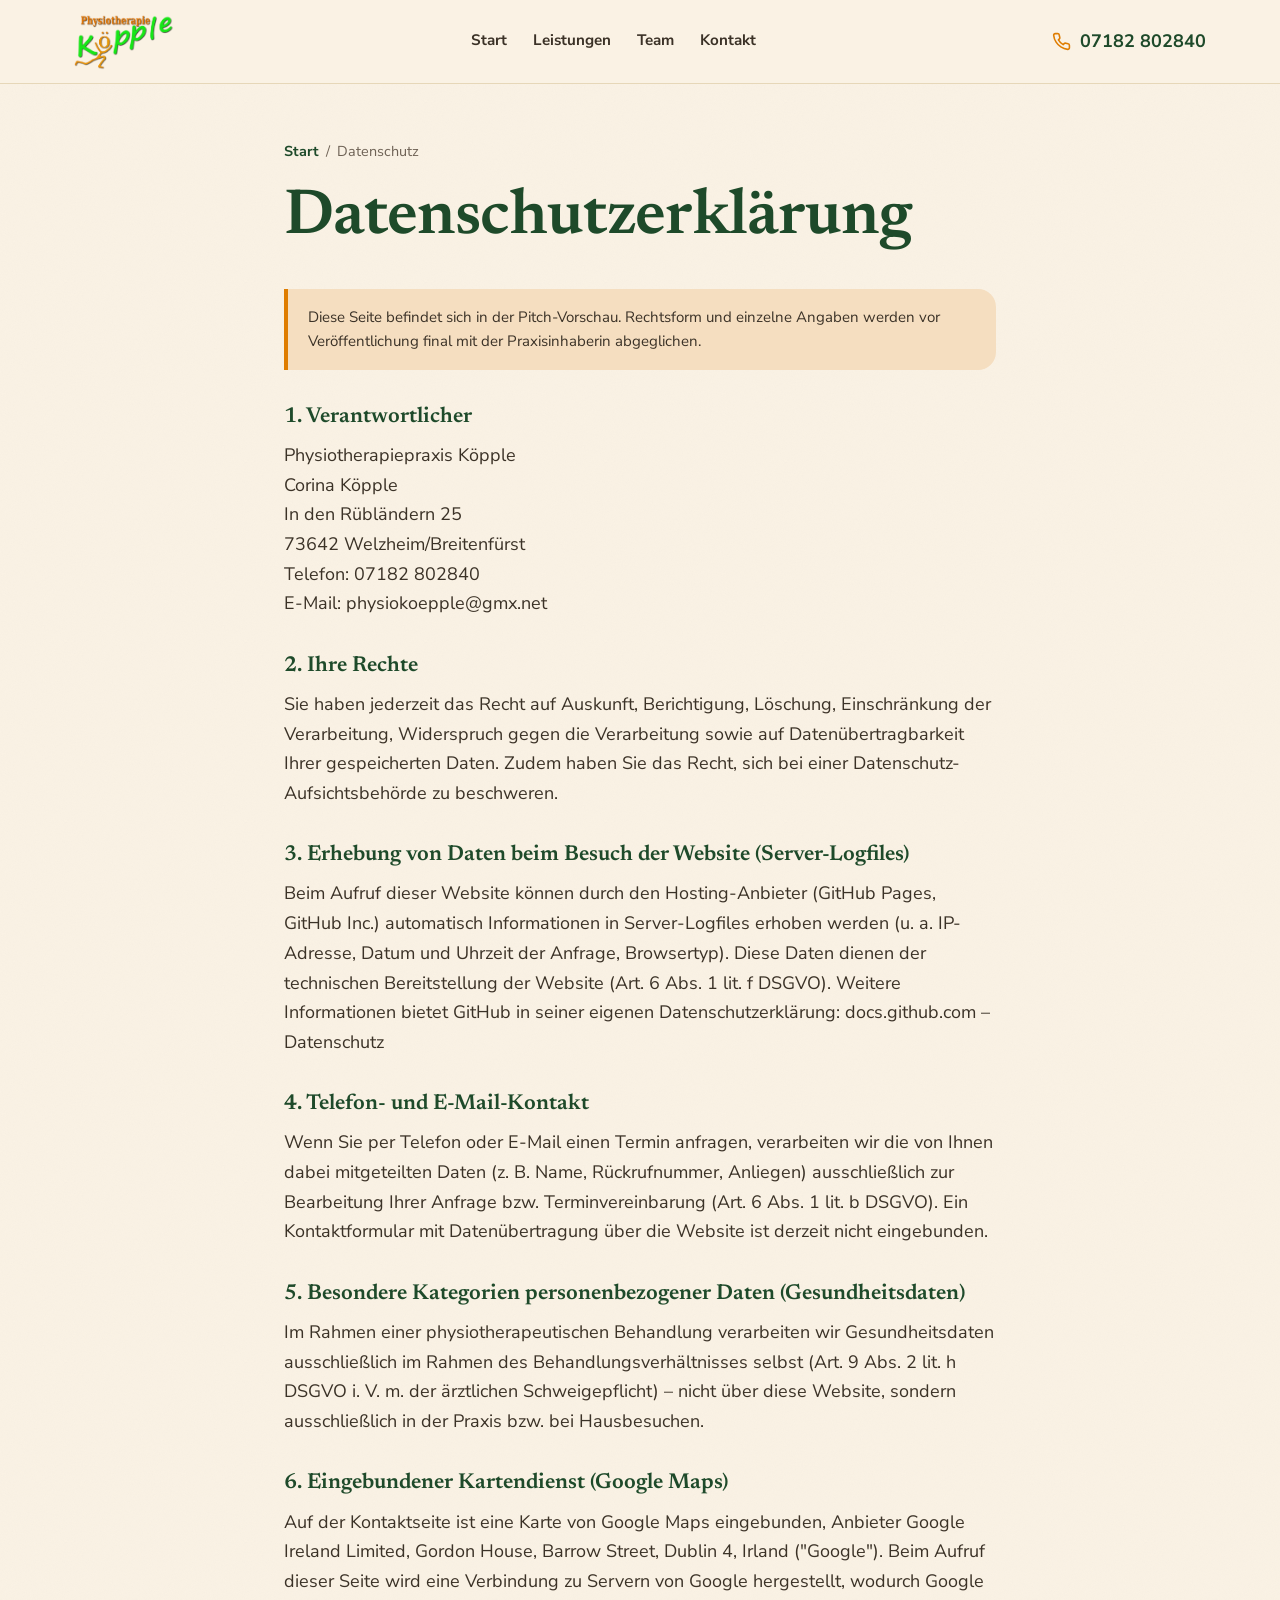
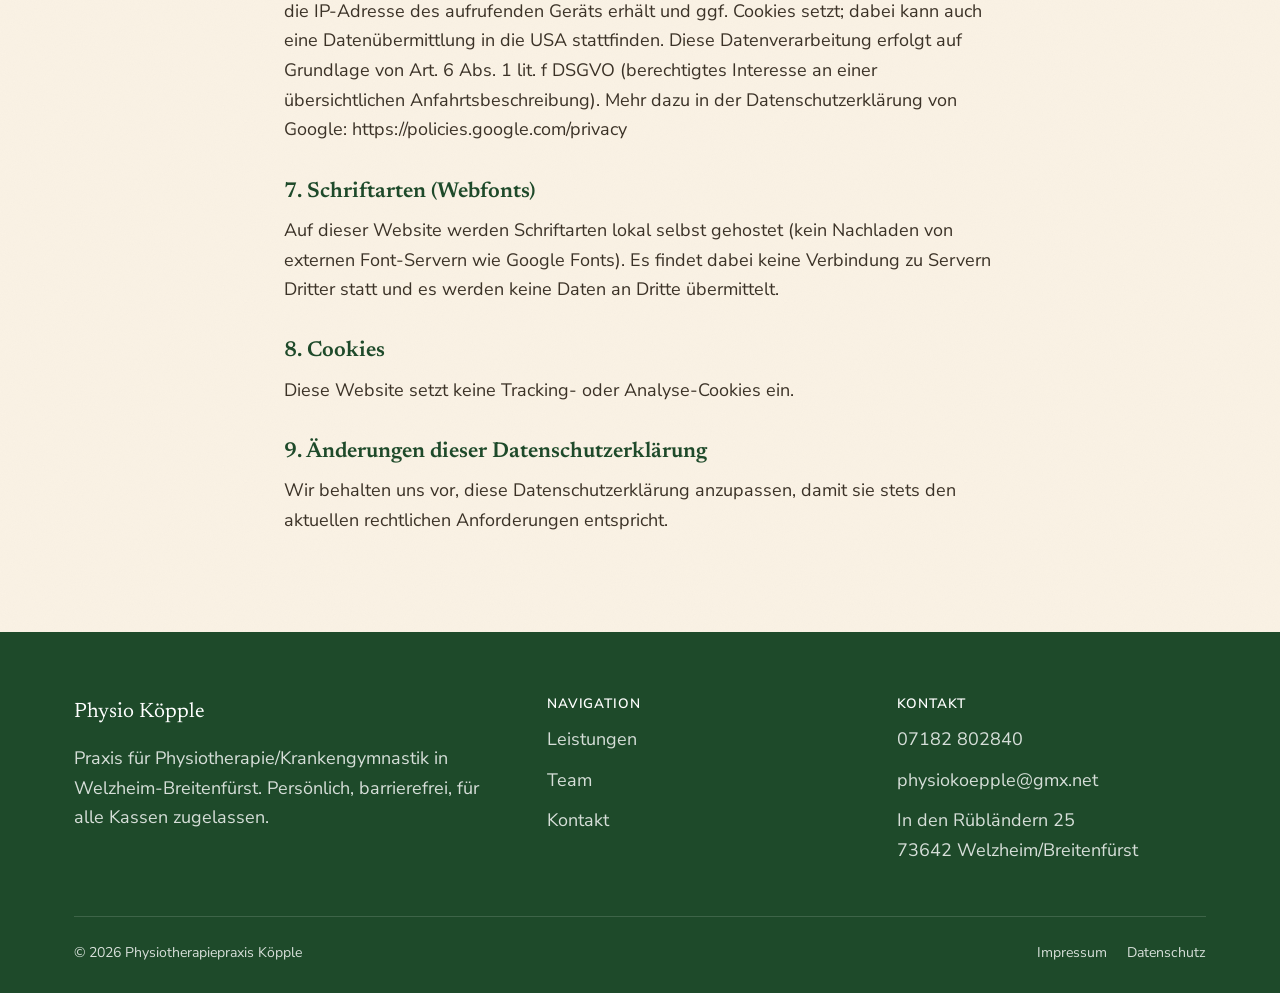
==== commit 310232e0: "Dritter Design-Durchgang: konventionelles Gerüst, sattes Tannengrün statt Farbblock-Wellen Nutzer-Fe" ====
--- a/datenschutz.html
+++ b/datenschutz.html
@@ -8,7 +8,7 @@
 <title>Datenschutz – Physiotherapie Köpple</title>
 <link rel="icon" href="assets/images/logo.png" type="image/png">
 <link rel="stylesheet" href="css/fonts.css">
-<link rel="stylesheet" href="css/style.css?v=2">
+<link rel="stylesheet" href="css/style.css?v=3">
 </head>
 <body>
 
@@ -19,40 +19,28 @@
     <a href="index.html" class="site-header__brand" aria-label="Physiotherapie Köpple – Startseite">
       <img src="assets/images/logo.png" alt="Physiotherapie Köpple" class="site-header__logo">
     </a>
+    <nav id="site-nav" aria-label="Hauptnavigation">
+      <ul class="site-nav__list">
+        <li><a href="index.html" class="site-nav__link">Start</a></li>
+        <li><a href="leistungen.html" class="site-nav__link">Leistungen</a></li>
+        <li><a href="team.html" class="site-nav__link">Team</a></li>
+        <li><a href="kontakt.html" class="site-nav__link">Kontakt</a></li>
+      </ul>
+    </nav>
     <div class="site-header__actions">
-      <a href="tel:+497182802840" class="icon-btn" aria-label="Anrufen: 07182 802840">
+      <a href="tel:+497182802840" class="site-header__phone">
         <svg viewBox="0 0 24 24" fill="none" stroke="currentColor" stroke-width="2" stroke-linecap="round" stroke-linejoin="round" aria-hidden="true"><path d="M22 16.92v3a2 2 0 0 1-2.18 2 19.79 19.79 0 0 1-8.63-3.07 19.5 19.5 0 0 1-6-6 19.79 19.79 0 0 1-3.07-8.67A2 2 0 0 1 4.11 2h3a2 2 0 0 1 2 1.72c.127.96.361 1.903.7 2.81a2 2 0 0 1-.45 2.11L8.09 9.91a16 16 0 0 0 6 6l1.27-1.27a2 2 0 0 1 2.11-.45c.907.339 1.85.573 2.81.7A2 2 0 0 1 22 16.92z"/></svg>
+        <span>07182 802840</span>
       </a>
-      <button id="nav-toggle" class="icon-btn nav-toggle" aria-label="Menü öffnen" aria-expanded="false" aria-controls="site-nav">
+      <button id="nav-toggle" class="nav-toggle" aria-label="Menü öffnen" aria-expanded="false" aria-controls="site-nav">
         <span></span><span></span><span></span>
       </button>
     </div>
   </div>
 </header>
 
-<nav id="site-nav" aria-label="Hauptnavigation">
-  <div class="site-nav__top">
-    <img src="assets/images/logo.png" alt="" class="site-header__logo" aria-hidden="true" style="filter: brightness(0) invert(1); opacity:.92;">
-    <button id="nav-close" class="icon-btn site-nav__close" aria-label="Menü schließen">
-      <svg viewBox="0 0 24 24" fill="none" stroke="currentColor" stroke-width="2" stroke-linecap="round" stroke-linejoin="round" aria-hidden="true"><line x1="18" y1="6" x2="6" y2="18"/><line x1="6" y1="6" x2="18" y2="18"/></svg>
-    </button>
-  </div>
-  <div class="site-nav__body">
-    <ul class="site-nav__list">
-      <li><a href="index.html" class="site-nav__link">Start</a></li>
-      <li><a href="leistungen.html" class="site-nav__link">Leistungen</a></li>
-      <li><a href="team.html" class="site-nav__link">Team</a></li>
-      <li><a href="kontakt.html" class="site-nav__link">Kontakt</a></li>
-    </ul>
-  </div>
-  <div class="site-nav__foot">
-    <a href="tel:+497182802840">07182 802840</a>
-    <a href="mailto:physiokoepple@gmx.net">physiokoepple@gmx.net</a>
-  </div>
-</nav>
-
 <main id="main">
-  <section class="block block--cream" style="padding-top:56px;">
+  <section class="section" style="padding-top:56px;">
     <div class="container legal-content">
       <p class="breadcrumb"><a href="index.html">Start</a><span aria-hidden="true">/</span>Datenschutz</p>
       <h1>Datenschutzerklärung</h1>
@@ -98,12 +86,12 @@
   </section>
 </main>
 
-<footer class="site-footer block--green-deep">
+<footer class="site-footer">
   <div class="container">
     <div class="footer-grid">
       <div>
         <div class="footer-brand">Physio Köpple</div>
-        <p style="color: rgba(251,243,226,0.75);">Praxis für Physiotherapie/Krankengymnastik in Welzheim-Breitenfürst. Persönlich, barrierefrei, für alle Kassen zugelassen.</p>
+        <p>Praxis für Physiotherapie/Krankengymnastik in Welzheim-Breitenfürst. Persönlich, barrierefrei, für alle Kassen zugelassen.</p>
       </div>
       <div>
         <h4>Navigation</h4>
@@ -132,6 +120,6 @@
   </div>
 </footer>
 
-<script src="js/main.js?v=2"></script>
+<script src="js/main.js?v=3"></script>
 </body>
 </html>
--- a/css/style.css
+++ b/css/style.css
@@ -1,26 +1,28 @@
 /* ============================================================
    Physiotherapiepraxis Köpple – style.css
-   Zweiter Design-Durchgang: "Farbblock-Wellen" — bewusst ANDERES
-   Grundgerüst als die Schwesterprojekte (kein Sticky-Header mit
-   Linkliste, keine Karten-Grids). Vollflächige Farbblöcke in Grün/
-   Creme/Orange (Original-Logo-Farben) mit organischen Wellen-
-   Trennkanten statt Container+Card-Sektionen. Reines CSS, kein
-   Framework.
+   Dritter Design-Durchgang: konventionelleres, an Metzgerei
+   Hinderer / Ebnisee / Schmalzried Heizung orientiertes Gerüst
+   (Sticky-Header mit Linkliste, Karten-Sektionen auf Creme) —
+   aber mit echtem Praxislogo, einem satten Tannengrün + dem
+   Orange aus dem Logo als Akzent, statt der vorherigen vollflächigen
+   Farbblock-Wellen. Organische Foto-Rahmen bleiben als dezentes
+   Wiedererkennungsmerkmal. Reines CSS, kein Framework.
    ============================================================ */
 
 :root {
-  --color-cream: #fbf3e2;
-  --color-paper: #ffffff;
-  --color-green: #2e8b1d;
-  --color-green-deep: #16400d;
-  --color-green-bright: #4fb82c;
-  --color-orange: #df7d00;
-  --color-orange-deep: #b25f00;
-  --color-ink: #2b2416;
-  --color-ink-soft: #6e6152;
-  --color-cream-text: #fbf3e2;
-  --color-line: rgba(43, 36, 22, 0.14);
-  --color-line-on-dark: rgba(251, 243, 226, 0.26);
+  --color-cream: #faf2e4;
+  --color-cream-alt: #f2e4c8;
+  --color-paper: #fffdf8;
+  --color-sage: #3d7a4c;
+  --color-sage-dark: #1e4a2a;
+  --color-sage-pale: #e3ece1;
+  --color-terracotta: #df7d00;
+  --color-terracotta-dark: #b25f00;
+  --color-terracotta-pale: #f5dec0;
+  --color-ink: #3b3227;
+  --color-ink-soft: #6e6255;
+  --color-line: #e6d7b8;
+  --color-white: #ffffff;
 
   --font-display: 'Newsreader', Georgia, 'Times New Roman', serif;
   --font-body: 'Nunito Sans', -apple-system, BlinkMacSystemFont, 'Segoe UI', sans-serif;
@@ -28,9 +30,9 @@
   --container-width: 1180px;
   --radius: 18px;
   --radius-lg: 30px;
-  --shadow-soft: 0 10px 30px rgba(22, 20, 10, 0.14);
-  --shadow-card: 0 18px 42px rgba(22, 20, 10, 0.22);
-  --nav-height: 76px;
+  --shadow-soft: 0 10px 30px rgba(59, 50, 39, 0.12);
+  --shadow-card: 0 18px 42px rgba(59, 50, 39, 0.16);
+  --nav-height: 84px;
 
   --blob-1: 63% 37% 41% 59% / 47% 41% 59% 53%;
   --blob-2: 39% 61% 63% 37% / 45% 51% 49% 55%;
@@ -56,6 +58,8 @@
   color: var(--color-ink);
   background: var(--color-cream);
   -webkit-font-smoothing: antialiased;
+  /* Sehr dezentes Papier-Korn für Wärme, per SVG-Data-URI (keine Bildanfrage) */
+  background-image: url("data:image/svg+xml,%3Csvg xmlns='http://www.w3.org/2000/svg' width='180' height='180'%3E%3Cfilter id='n'%3E%3CfeTurbulence type='fractalNoise' baseFrequency='0.9' numOctaves='2' stitchTiles='stitch'/%3E%3CfeColorMatrix type='saturate' values='0'/%3E%3C/filter%3E%3Crect width='100%25' height='100%25' filter='url(%23n)' opacity='0.035'/%3E%3C/svg%3E");
 }
 img { max-width: 100%; display: block; }
 a { color: inherit; text-decoration: none; }
@@ -63,64 +67,44 @@
 h1, h2, h3, h4 {
   font-family: var(--font-display);
   font-weight: 600;
-  line-height: 1.16;
+  line-height: 1.18;
   margin: 0 0 0.5em;
-  color: var(--color-ink);
+  color: var(--color-sage-dark);
 }
 h1 { font-size: clamp(2.5rem, 5vw, 4rem); letter-spacing: -0.01em; }
 h2 { font-size: clamp(1.9rem, 3.2vw, 2.6rem); }
 h3 { font-size: 1.3rem; font-weight: 600; }
 p { margin: 0 0 1em; }
 p:last-child { margin-bottom: 0; }
-:focus-visible { outline: 3px solid var(--color-orange); outline-offset: 3px; }
+:focus-visible { outline: 3px solid var(--color-terracotta); outline-offset: 3px; }
 
 /* ── Layout Helpers ──────────────────────────────────────────── */
 .container { max-width: var(--container-width); margin: 0 auto; padding: 0 24px; }
-.block { padding: 88px 0; position: relative; }
-.block--cream { background: var(--color-cream); color: var(--color-ink); }
-.block--paper { background: var(--color-paper); color: var(--color-ink); }
-.block--green { background: var(--color-green); color: var(--color-cream-text); }
-.block--green h1, .block--green h2, .block--green h3 { color: var(--color-cream-text); }
-.block--green-deep { background: var(--color-green-deep); color: var(--color-cream-text); }
-.block--green-deep h1, .block--green-deep h2, .block--green-deep h3 { color: var(--color-cream-text); }
-.block--orange { background: var(--color-orange); color: var(--color-ink); }
-.block--tight { padding: 56px 0; }
-.block__head { max-width: 640px; margin: 0 0 44px; }
-.block__head--center { margin-left: auto; margin-right: auto; text-align: center; }
+.section { padding: 96px 0; }
+.section--alt { background: var(--color-cream-alt); }
+.section--sage { background: var(--color-sage-dark); color: rgba(255, 255, 255, 0.92); }
+.section--sage h2, .section--sage h3 { color: var(--color-white); }
+.section__head { max-width: 640px; margin: 0 0 48px; }
+.section__head--center { margin-left: auto; margin-right: auto; text-align: center; }
 .eyebrow {
   display: inline-flex;
   align-items: center;
   gap: 0.5em;
   font-family: var(--font-body);
-  font-weight: 800;
+  font-weight: 700;
   font-size: 0.85rem;
-  letter-spacing: 0.09em;
+  letter-spacing: 0.08em;
   text-transform: uppercase;
-  color: var(--color-orange);
+  color: var(--color-terracotta-dark);
   margin-bottom: 0.9em;
 }
-.block--green .eyebrow, .block--green-deep .eyebrow { color: var(--color-green-bright); }
 .eyebrow::before { content: '✻'; font-size: 1em; }
 .lead { font-size: 1.18rem; color: var(--color-ink-soft); max-width: 60ch; }
-.block--green .lead, .block--green-deep .lead { color: rgba(251, 243, 226, 0.82); }
 
 @media (max-width: 640px) {
-  .block { padding: 56px 0; }
+  .section { padding: 60px 0; }
   .container { padding: 0 20px; }
 }
-
-/* ── Wave-Trennkanten zwischen Farbblöcken ──────────────────────
-   Liegt als letztes Element in einem .block; die Füllfarbe
-   entspricht dem NÄCHSTEN Block, sodass die untere Kante des
-   aktuellen Blocks organisch in die Folgefarbe "einläuft". */
-.wave { display: block; width: 100%; line-height: 0; margin-bottom: -1px; position: absolute; left: 0; right: 0; bottom: -1px; }
-.wave svg { width: 100%; height: 64px; display: block; }
-.wave--cream path { fill: var(--color-cream); }
-.wave--paper path { fill: var(--color-paper); }
-.wave--green path { fill: var(--color-green); }
-.wave--green-deep path { fill: var(--color-green-deep); }
-.wave--orange path { fill: var(--color-orange); }
-@media (max-width: 640px) { .wave svg { height: 40px; } }
 
 /* ── Buttons ─────────────────────────────────────────────────── */
 .btn {
@@ -128,7 +112,7 @@
   align-items: center;
   gap: 0.55em;
   font-family: var(--font-body);
-  font-weight: 800;
+  font-weight: 700;
   font-size: 1rem;
   padding: 0.95em 1.7em;
   border-radius: 999px;
@@ -138,20 +122,16 @@
   line-height: 1.1;
 }
 .btn:active { transform: translateY(1px); }
-.btn--primary { background: var(--color-orange); color: var(--color-ink); box-shadow: 0 10px 26px rgba(223, 125, 0, 0.35); }
-.btn--primary:hover { background: var(--color-orange-deep); color: var(--color-cream-text); }
+.btn--primary { background: var(--color-terracotta); color: var(--color-white); box-shadow: 0 10px 26px rgba(223, 125, 0, 0.35); }
+.btn--primary:hover { background: var(--color-terracotta-dark); }
 .btn--outline { background: transparent; border-color: currentColor; color: inherit; }
-.btn--outline:hover { background: rgba(43, 36, 22, 0.06); }
-.block--green .btn--outline:hover, .block--green-deep .btn--orange, .block--orange .btn--outline:hover { background: rgba(251, 243, 226, 0.12); }
-.btn--on-green { background: var(--color-cream); color: var(--color-green-deep); }
-.btn--on-green:hover { background: var(--color-paper); }
+.btn--outline:hover { background: rgba(59, 50, 39, 0.06); }
+.btn--on-sage { border-color: rgba(255,255,255,0.5); color: var(--color-white); }
+.btn--on-sage:hover { background: rgba(255,255,255,0.12); border-color: var(--color-white); }
 .btn--lg { padding: 1.1em 2.1em; font-size: 1.05rem; }
 .btn--block { width: 100%; justify-content: center; }
 
-/* ── Header ────────────────────────────────────────────────────
-   Bewusst minimal: nur Logo + zwei Icon-Buttons (Anruf, Menü) —
-   KEINE horizontale Linkliste, auch nicht am Desktop. Die
-   eigentliche Navigation läuft über das Vollbild-Overlay unten. */
+/* ── Header / Navigation ─────────────────────────────────────── */
 .site-header {
   position: sticky;
   top: 0;
@@ -159,76 +139,109 @@
   height: var(--nav-height);
   display: flex;
   align-items: center;
-  background: rgba(251, 243, 226, 0.94);
-  backdrop-filter: blur(10px);
+  background: var(--color-cream);
   border-bottom: 1px solid var(--color-line);
-}
-.site-header__inner { display: flex; align-items: center; justify-content: space-between; gap: 20px; width: 100%; }
-.site-header__brand { display: flex; align-items: center; }
-.site-header__logo { height: 54px; width: auto; }
-.site-header__actions { display: flex; align-items: center; gap: 10px; }
-.icon-btn {
-  display: flex;
-  align-items: center;
+  transition: box-shadow 0.2s ease;
+}
+.site-header.is-scrolled { box-shadow: var(--shadow-soft); }
+.site-header__inner { display: flex; align-items: center; justify-content: space-between; gap: 24px; width: 100%; }
+.site-header__brand { display: flex; align-items: center; gap: 12px; }
+.site-header__logo { height: 56px; width: auto; }
+.site-header__actions { display: flex; align-items: center; gap: 18px; }
+.site-header__phone { display: flex; align-items: center; gap: 0.5em; font-weight: 700; color: var(--color-sage-dark); white-space: nowrap; }
+.site-header__phone svg { width: 19px; height: 19px; flex-shrink: 0; color: var(--color-terracotta); }
+
+.nav-toggle {
+  display: none;
+  flex-direction: column;
   justify-content: center;
-  width: 46px;
-  height: 46px;
-  border-radius: 50%;
-  border: 1.5px solid var(--color-line);
+  gap: 5px;
+  width: 44px;
+  height: 44px;
+  border: none;
   background: transparent;
+  cursor: pointer;
+  padding: 0;
+}
+.nav-toggle span { display: block; height: 2px; width: 26px; margin: 0 auto; background: var(--color-sage-dark); transition: transform 0.2s ease, opacity 0.2s ease; }
+.nav-toggle[aria-expanded="true"] span:nth-child(1) { transform: translateY(7px) rotate(45deg); }
+.nav-toggle[aria-expanded="true"] span:nth-child(2) { opacity: 0; }
+.nav-toggle[aria-expanded="true"] span:nth-child(3) { transform: translateY(-7px) rotate(-45deg); }
+
+/* #site-nav sitzt als Kind von .site-header__inner (Desktop: Inline-
+   Linkliste im selben Flex-Header). Header nutzt bewusst einen
+   deckenden Hintergrund statt backdrop-filter, sonst klemmt iOS Safari
+   die position:fixed-Variante der mobilen Nav am Header-Rand ab. */
+.site-nav__list { display: flex; align-items: center; gap: 22px; }
+.site-nav__link {
+  display: block;
+  white-space: nowrap;
+  font-weight: 700;
+  font-size: 0.95rem;
   color: var(--color-ink);
-  cursor: pointer;
-  transition: background-color 0.2s ease, border-color 0.2s ease;
-}
-.icon-btn:hover { background: rgba(46, 139, 29, 0.08); border-color: var(--color-green); }
-.icon-btn svg { width: 20px; height: 20px; }
-.nav-toggle { flex-direction: column; gap: 4px; }
-.nav-toggle span { display: block; height: 2px; width: 18px; background: var(--color-ink); transition: transform 0.2s ease, opacity 0.2s ease; }
-.nav-toggle[aria-expanded="true"] span:nth-child(1) { transform: translateY(6px) rotate(45deg); }
-.nav-toggle[aria-expanded="true"] span:nth-child(2) { opacity: 0; }
-.nav-toggle[aria-expanded="true"] span:nth-child(3) { transform: translateY(-6px) rotate(-45deg); }
-
-/* ── Vollbild-Navigations-Overlay ────────────────────────────── */
-#site-nav {
-  position: fixed;
+  padding: 6px 2px;
+  border-bottom: 2px solid transparent;
+  transition: border-color 0.15s ease, color 0.15s ease;
+}
+.site-nav__link:hover, .site-nav__link.is-active { border-color: var(--color-terracotta); color: var(--color-sage-dark); }
+
+@media (min-width: 1025px) { #site-nav { display: flex; } }
+
+@media (min-width: 1025px) and (max-width: 1180px) {
+  .site-nav__list { gap: 14px; }
+  .site-nav__link { font-size: 0.88rem; }
+}
+
+@media (max-width: 1024px) {
+  .nav-toggle { display: flex; }
+  #site-nav {
+    position: fixed;
+    top: var(--nav-height);
+    left: 0; right: 0; bottom: 0;
+    z-index: 999;
+    background: var(--color-cream);
+    transform: translateX(100%);
+    transition: transform 0.25s ease;
+    overflow-y: auto;
+  }
+  #site-nav.is-open { transform: translateX(0); }
+  .site-nav__list { flex-direction: column; align-items: stretch; gap: 0; padding: 16px 24px 40px; }
+  .site-nav__list li { border-bottom: 1px solid var(--color-line); }
+  .site-nav__link { padding: 18px 4px; font-size: 1.15rem; }
+  .site-header__phone span { display: none; }
+}
+
+@media (max-width: 480px) {
+  .site-header__logo { height: 46px; }
+}
+
+/* ── Hero: sattes Tannengrün mit dezentem Punktmuster ───────────
+   (angelehnt an Ebnisee/Schmalzried: EIN kräftiger Hero-Block,
+   danach eine einzige Wellen-Trennkante zu Creme — keine
+   wiederholten Farbflächen mehr). ────────────────────────────── */
+.hero {
+  position: relative;
+  overflow: hidden;
+  background: var(--color-sage-dark);
+  color: var(--color-cream);
+  padding: 56px 0 0;
+}
+.hero::before {
+  content: '';
+  position: absolute;
   inset: 0;
-  z-index: 1500;
-  background: var(--color-green-deep);
-  opacity: 0;
-  visibility: hidden;
-  transition: opacity 0.3s ease, visibility 0.3s ease;
-  display: flex;
-  flex-direction: column;
-}
-#site-nav.is-open { opacity: 1; visibility: visible; }
-.site-nav__top { display: flex; align-items: center; justify-content: space-between; padding: 0 24px; height: var(--nav-height); flex-shrink: 0; }
-.site-nav__top .site-header__logo { height: 44px; filter: brightness(0) invert(1); opacity: 0.92; }
-.site-nav__close { border-color: var(--color-line-on-dark); color: var(--color-cream-text); }
-.site-nav__close:hover { background: rgba(251, 243, 226, 0.12); border-color: var(--color-cream-text); }
-.site-nav__body { flex: 1; display: flex; flex-direction: column; justify-content: center; padding: 24px; }
-.site-nav__list { display: flex; flex-direction: column; align-items: center; gap: 6px; }
-.site-nav__link {
-  font-family: var(--font-display);
-  font-size: clamp(2rem, 7vw, 3.2rem);
-  font-weight: 600;
-  color: var(--color-cream-text);
-  padding: 10px 18px;
-  border-radius: var(--radius);
-  transition: color 0.15s ease, background-color 0.15s ease;
-}
-.site-nav__link:hover, .site-nav__link.is-active { color: var(--color-green-bright); background: rgba(251, 243, 226, 0.06); }
-.site-nav__foot { display: flex; flex-wrap: wrap; justify-content: center; gap: 14px 28px; padding: 24px 24px 40px; border-top: 1px solid var(--color-line-on-dark); color: var(--color-cream-text); font-weight: 700; }
-.site-nav__foot a:hover { color: var(--color-green-bright); }
-
-/* ── Hero ────────────────────────────────────────────────────── */
-.hero { padding: 56px 0 0; position: relative; }
-.hero__grid { display: grid; grid-template-columns: 1.05fr 0.95fr; gap: 56px; align-items: center; padding-bottom: 88px; }
-.hero__title { margin-bottom: 0.4em; }
-.hero__underline { position: relative; display: inline-block; white-space: nowrap; }
+  opacity: 0.5;
+  background-image: radial-gradient(rgba(250, 242, 228, 0.12) 1.5px, transparent 1.5px);
+  background-size: 22px 22px;
+  pointer-events: none;
+}
+.hero__grid { position: relative; z-index: 1; display: grid; grid-template-columns: 1.05fr 0.95fr; gap: 56px; align-items: center; padding-bottom: 96px; }
+.hero__title { margin-bottom: 0.4em; color: var(--color-white); }
+.hero__underline { position: relative; display: inline-block; white-space: nowrap; color: var(--color-terracotta); font-style: italic; }
 .hero__underline svg { position: absolute; left: 0; bottom: -0.1em; width: 100%; height: 0.3em; overflow: visible; }
 .hero__underline path {
   fill: none;
-  stroke: var(--color-orange);
+  stroke: var(--color-terracotta);
   stroke-width: 6;
   stroke-linecap: round;
   stroke-dasharray: 340;
@@ -236,13 +249,24 @@
 }
 .js .reveal--visible .hero__underline path { animation: draw-underline 0.9s 0.35s ease forwards; }
 @keyframes draw-underline { to { stroke-dashoffset: 0; } }
-.hero__lead { margin: 1.1em 0 1.8em; }
+.hero__lead { margin: 1.1em 0 1.8em; color: rgba(250, 242, 228, 0.82); }
 .hero__ctas { display: flex; flex-wrap: wrap; gap: 16px; margin-bottom: 2em; }
-.hero__facts { display: flex; flex-wrap: wrap; gap: 12px 28px; padding-top: 1.6em; border-top: 1px solid var(--color-line-on-dark); }
-.hero__fact { display: flex; align-items: center; gap: 0.6em; font-weight: 700; color: var(--color-cream-text); font-size: 0.95rem; }
-.hero__fact svg { width: 20px; height: 20px; color: var(--color-green-bright); flex-shrink: 0; }
-
-.hero__photo-wrap { position: relative; }
+.hero__facts { display: flex; flex-wrap: wrap; gap: 10px; padding-top: 1.6em; border-top: 1px solid rgba(250, 242, 228, 0.18); }
+.hero__fact {
+  display: inline-flex;
+  align-items: center;
+  gap: 0.5em;
+  font-weight: 700;
+  color: var(--color-white);
+  font-size: 0.85rem;
+  background: rgba(250, 242, 228, 0.08);
+  border: 1px solid rgba(250, 242, 228, 0.22);
+  padding: 0.55em 1.1em;
+  border-radius: 999px;
+}
+.hero__fact svg { width: 16px; height: 16px; color: var(--color-terracotta); flex-shrink: 0; }
+
+.hero__photo-wrap { position: relative; z-index: 1; }
 .hero__photo {
   border-radius: var(--blob-1);
   overflow: hidden;
@@ -254,7 +278,7 @@
   position: absolute;
   bottom: -22px;
   left: -22px;
-  background: var(--color-cream);
+  background: var(--color-white);
   border-radius: var(--radius);
   box-shadow: var(--shadow-card);
   padding: 16px 20px;
@@ -263,77 +287,100 @@
   gap: 12px;
   max-width: 230px;
 }
-.hero__badge svg { width: 30px; height: 30px; color: var(--color-orange); flex-shrink: 0; }
-.hero__badge strong { display: block; font-family: var(--font-display); font-size: 1.15rem; color: var(--color-ink); line-height: 1; }
+.hero__badge svg { width: 30px; height: 30px; color: var(--color-terracotta); flex-shrink: 0; }
+.hero__badge strong { display: block; font-family: var(--font-display); font-size: 1.15rem; color: var(--color-sage-dark); line-height: 1; }
 .hero__badge span { font-size: 0.82rem; color: var(--color-ink-soft); }
 
+.hero__wave { position: absolute; left: 0; right: 0; bottom: -1px; line-height: 0; z-index: 1; }
+.hero__wave svg { width: 100%; height: 64px; display: block; }
+.hero__wave path { fill: var(--color-cream); }
+
 @media (max-width: 900px) {
-  .hero__grid { grid-template-columns: 1fr; gap: 44px; padding-bottom: 64px; }
+  .hero__grid { grid-template-columns: 1fr; gap: 44px; padding-bottom: 72px; }
   .hero__photo-wrap { order: -1; max-width: 380px; margin: 0 auto; }
   .hero__badge { left: 50%; transform: translateX(-50%); bottom: -18px; }
 }
-
-/* ── Organic photo frames ────────────────────────────────────── */
+@media (max-width: 640px) { .hero__wave svg { height: 40px; } }
+
+/* ── Organic photo frames (allgemein wiederverwendbar) ──────────── */
 .blob-frame { border-radius: var(--blob-1); overflow: hidden; box-shadow: var(--shadow-card); }
 .blob-frame--alt { border-radius: var(--blob-2); }
 .blob-frame img { width: 100%; height: 100%; object-fit: cover; display: block; }
 
-/* ── Stat-Reihe (Vorteile) — bewusst OHNE Karten/Schatten,
-   getrennt durch dünne Linien statt Box-Grid ───────────────────── */
-.stat-row { display: grid; grid-template-columns: repeat(3, 1fr); }
-.stat-row__item { padding: 8px 32px; text-align: left; border-left: 2px solid var(--color-line); }
-.stat-row__item:first-child { border-left: 0; padding-left: 0; }
-.stat-row__icon {
-  width: 48px; height: 48px;
+/* ── Vorteile / Feature-Karten ───────────────────────────────── */
+.feature-grid { display: grid; grid-template-columns: repeat(3, 1fr); gap: 28px; }
+.feature-card {
+  background: var(--color-paper);
+  border-radius: var(--radius);
+  padding: 32px 28px;
+  box-shadow: var(--shadow-soft);
+  transition: transform 0.25s ease, box-shadow 0.25s ease;
+}
+.feature-card:hover { transform: translateY(-6px); box-shadow: var(--shadow-card); }
+.feature-card__icon {
+  width: 56px; height: 56px;
+  display: flex; align-items: center; justify-content: center;
+  border-radius: var(--blob-2);
+  background: var(--color-sage-pale);
+  color: var(--color-sage-dark);
+  margin-bottom: 18px;
+}
+.feature-card__icon svg { width: 28px; height: 28px; }
+.feature-card p { color: var(--color-ink-soft); font-size: 0.98rem; }
+
+@media (max-width: 860px) { .feature-grid { grid-template-columns: 1fr 1fr; } }
+@media (max-width: 560px) { .feature-grid { grid-template-columns: 1fr; } }
+
+/* ── Leistungen (Karten + Detailseite) ───────────────────────── */
+.service-grid { display: grid; grid-template-columns: repeat(3, 1fr); gap: 24px; }
+.service-card {
+  display: flex;
+  gap: 16px;
+  align-items: flex-start;
+  background: var(--color-paper);
+  border-radius: var(--radius);
+  padding: 26px 24px;
+  box-shadow: var(--shadow-soft);
+  transition: transform 0.22s ease, box-shadow 0.22s ease, border-color 0.22s ease;
+  border: 1px solid transparent;
+}
+.service-card:hover { transform: translateY(-5px); box-shadow: var(--shadow-card); border-color: var(--color-terracotta-pale); }
+.service-card__icon {
+  width: 48px; height: 48px; flex-shrink: 0;
   display: flex; align-items: center; justify-content: center;
   border-radius: 50%;
-  background: var(--color-green);
-  color: var(--color-cream-text);
-  margin-bottom: 18px;
-}
-.stat-row__icon svg { width: 24px; height: 24px; }
-.stat-row__item p { color: var(--color-ink-soft); font-size: 0.98rem; }
-
-@media (max-width: 760px) {
-  .stat-row { grid-template-columns: 1fr; gap: 32px; }
-  .stat-row__item { border-left: 0; padding-left: 0; padding-top: 0; border-top: 2px solid var(--color-line); }
-  .stat-row__item:first-child { border-top: 0; padding-top: 0; }
-}
-
-/* ── Leistungen: nummerierte Liste statt Icon-Karten-Grid ───────── */
-.numbered-list { border-top: 1px solid var(--color-line-on-dark); }
-.numbered-list__item { display: grid; grid-template-columns: 90px 1fr; gap: 24px; padding: 30px 0; border-bottom: 1px solid var(--color-line-on-dark); align-items: baseline; }
-.numbered-list__num { font-family: var(--font-display); font-size: 2.1rem; font-weight: 600; color: var(--color-green-bright); line-height: 1; }
-.numbered-list__item h3 { margin-bottom: 0.3em; }
-.numbered-list__item p { color: rgba(251, 243, 226, 0.82); font-size: 1rem; max-width: 62ch; }
-.numbered-list--on-cream { border-top-color: var(--color-line); }
-.numbered-list--on-cream .numbered-list__item { border-bottom-color: var(--color-line); }
-.numbered-list--on-cream .numbered-list__num { color: var(--color-orange); }
-.numbered-list--on-cream .numbered-list__item p { color: var(--color-ink-soft); }
-@media (max-width: 560px) {
-  .numbered-list__item { grid-template-columns: 1fr; gap: 6px; }
-}
-
-/* ── Team-Mosaik: Bildunterschrift direkt auf dem Foto statt
-   separater weißer Karte darunter ─────────────────────────────── */
-.mosaic { display: grid; grid-template-columns: repeat(4, 1fr); gap: 26px; }
-.mosaic__item { position: relative; aspect-ratio: 0.8 / 1; border-radius: 28px; overflow: hidden; box-shadow: var(--shadow-card); background: var(--color-green-deep); }
-.mosaic__item img { width: 100%; height: 100%; object-fit: cover; }
-.mosaic__item--pending img { opacity: 0.9; }
-.mosaic__caption {
-  position: absolute; left: 0; right: 0; bottom: 0;
-  padding: 60px 18px 20px;
-  background: linear-gradient(to top, rgba(22, 64, 13, 0.9), rgba(22, 64, 13, 0));
-  color: var(--color-cream-text);
-  text-align: center;
-}
-.mosaic__caption h3 { color: var(--color-cream-text); margin-bottom: 0.1em; font-size: 1.1rem; }
-.mosaic__role { font-size: 0.78rem; font-weight: 800; text-transform: uppercase; letter-spacing: 0.05em; color: var(--color-green-bright); }
-
-@media (max-width: 900px) { .mosaic { grid-template-columns: 1fr 1fr; } }
-@media (max-width: 520px) { .mosaic { grid-template-columns: 1fr; max-width: 340px; margin: 0 auto; } }
-
-/* ── Zwei-Spalten Text+Bild ──────────────────────────────────── */
+  background: var(--color-terracotta-pale);
+  color: var(--color-terracotta-dark);
+}
+.service-card__icon svg { width: 24px; height: 24px; }
+.service-card h3 { margin-bottom: 0.25em; font-size: 1.15rem; }
+.service-card p { color: var(--color-ink-soft); font-size: 0.95rem; }
+
+@media (max-width: 860px) { .service-grid { grid-template-columns: 1fr 1fr; } }
+@media (max-width: 560px) { .service-grid { grid-template-columns: 1fr; } }
+
+/* ── Team ────────────────────────────────────────────────────── */
+.team-grid { display: grid; grid-template-columns: repeat(4, 1fr); gap: 32px 28px; }
+.team-card { text-align: center; }
+.team-card__photo {
+  aspect-ratio: 1 / 1.1;
+  border-radius: var(--blob-1);
+  overflow: hidden;
+  box-shadow: var(--shadow-card);
+  margin-bottom: 20px;
+  background: var(--color-sage-pale);
+}
+.team-card:nth-child(even) .team-card__photo { border-radius: var(--blob-2); }
+.team-card__photo img { width: 100%; height: 100%; object-fit: cover; }
+.team-card__photo--pending { display: flex; align-items: center; justify-content: center; }
+.team-card h3 { margin-bottom: 0.15em; font-size: 1.15rem; }
+.team-card__role { color: var(--color-terracotta-dark); font-weight: 700; font-size: 0.85rem; text-transform: uppercase; letter-spacing: 0.04em; margin-bottom: 0.6em; }
+.team-card__quals { color: var(--color-ink-soft); font-size: 0.92rem; }
+
+@media (max-width: 900px) { .team-grid { grid-template-columns: 1fr 1fr; } }
+@media (max-width: 520px) { .team-grid { grid-template-columns: 1fr; max-width: 320px; margin: 0 auto; } }
+
+/* ── Zwei-Spalten Text+Bild (Praxis-Vorstellung, Kontakt, etc.) ── */
 .split { display: grid; grid-template-columns: 1fr 1fr; gap: 56px; align-items: center; }
 .split--reverse .split__media { order: 2; }
 @media (max-width: 900px) {
@@ -344,9 +391,9 @@
 
 .checklist { margin-top: 1.4em; }
 .checklist li { display: flex; align-items: flex-start; gap: 0.7em; margin-bottom: 0.7em; }
-.checklist li svg { width: 20px; height: 20px; color: var(--color-green); flex-shrink: 0; margin-top: 0.15em; }
-
-/* ── Bildergalerie ───────────────────────────────────────────── */
+.checklist li svg { width: 20px; height: 20px; color: var(--color-sage); flex-shrink: 0; margin-top: 0.15em; }
+
+/* ── Bildergalerie (Praxisimpressionen) ─────────────────────── */
 .gallery-grid { display: grid; grid-template-columns: repeat(3, 1fr); gap: 22px; }
 .gallery-grid__item { border-radius: var(--radius); overflow: hidden; box-shadow: var(--shadow-soft); aspect-ratio: 4/3; }
 .gallery-grid__item img { width: 100%; height: 100%; object-fit: cover; transition: transform 0.4s ease; }
@@ -354,34 +401,40 @@
 @media (max-width: 760px) { .gallery-grid { grid-template-columns: 1fr 1fr; } }
 @media (max-width: 480px) { .gallery-grid { grid-template-columns: 1fr; } }
 
-/* ── Info-Liste (Kontaktseite) — ohne Karten-Boxen ──────────────── */
-.info-list__item { display: flex; gap: 18px; padding: 26px 0; border-top: 1px solid var(--color-line); }
-.info-list__item:first-child { border-top: 0; padding-top: 0; }
-.info-list__icon {
-  width: 46px; height: 46px; flex-shrink: 0;
+/* ── Info-/Termin-Karten (Kontaktseite) ─────────────────────── */
+.info-card {
+  background: var(--color-paper);
+  border-radius: var(--radius);
+  padding: 30px 28px;
+  box-shadow: var(--shadow-soft);
+}
+.info-card + .info-card { margin-top: 24px; }
+.info-card__icon {
+  width: 46px; height: 46px;
   display: flex; align-items: center; justify-content: center;
   border-radius: 50%;
-  background: var(--color-green);
-  color: var(--color-cream-text);
-}
-.info-list__icon svg { width: 22px; height: 22px; }
-.info-list dl { display: grid; grid-template-columns: auto 1fr; gap: 6px 14px; margin: 0; }
-.info-list dt { color: var(--color-ink-soft); font-size: 0.92rem; }
-.info-list dd { margin: 0; font-weight: 700; }
+  background: var(--color-sage-pale);
+  color: var(--color-sage-dark);
+  margin-bottom: 14px;
+}
+.info-card__icon svg { width: 22px; height: 22px; }
+.info-card dl { display: grid; grid-template-columns: auto 1fr; gap: 6px 14px; margin: 0; }
+.info-card dt { color: var(--color-ink-soft); font-size: 0.92rem; }
+.info-card dd { margin: 0; font-weight: 700; }
 .map-embed { width: 100%; aspect-ratio: 4/3; border: 0; border-radius: var(--radius-lg); box-shadow: var(--shadow-card); }
 
-/* ── CTA-Block ───────────────────────────────────────────────── */
+/* ── CTA-Band ────────────────────────────────────────────────── */
 .cta-band { text-align: center; }
 .cta-band .lead { margin: 0 auto 2em; }
 
 /* ── Footer ──────────────────────────────────────────────────── */
-.site-footer { padding: 72px 0 28px; }
-.footer-grid { display: grid; grid-template-columns: 1.4fr 1fr 1fr; gap: 40px; padding-bottom: 40px; border-bottom: 1px solid var(--color-line-on-dark); }
-.footer-brand { font-family: var(--font-display); font-size: 1.3rem; color: var(--color-cream-text); margin-bottom: 14px; }
-.footer-grid h4 { color: var(--color-cream-text); font-family: var(--font-body); font-size: 0.85rem; text-transform: uppercase; letter-spacing: 0.06em; margin-bottom: 1em; }
-.footer-grid li { margin-bottom: 0.6em; color: rgba(251, 243, 226, 0.82); }
-.site-footer a:hover { color: var(--color-green-bright); }
-.footer-bottom { display: flex; flex-wrap: wrap; justify-content: space-between; gap: 12px; padding-top: 24px; font-size: 0.88rem; color: rgba(251, 243, 226, 0.7); }
+.site-footer { background: var(--color-sage-dark); color: rgba(255, 255, 255, 0.82); padding: 64px 0 28px; }
+.footer-grid { display: grid; grid-template-columns: 1.4fr 1fr 1fr; gap: 40px; padding-bottom: 40px; border-bottom: 1px solid rgba(255,255,255,0.14); }
+.footer-brand { font-family: var(--font-display); font-size: 1.3rem; color: var(--color-white); margin-bottom: 14px; }
+.footer-grid h4 { color: var(--color-white); font-family: var(--font-body); font-size: 0.85rem; text-transform: uppercase; letter-spacing: 0.06em; margin-bottom: 1em; }
+.footer-grid li { margin-bottom: 0.6em; }
+.site-footer a:hover { color: var(--color-white); }
+.footer-bottom { display: flex; flex-wrap: wrap; justify-content: space-between; gap: 12px; padding-top: 24px; font-size: 0.88rem; }
 .footer-bottom ul { display: flex; gap: 20px; }
 @media (max-width: 760px) { .footer-grid { grid-template-columns: 1fr; gap: 32px; } }
 
@@ -390,11 +443,11 @@
 .legal-content h2 { margin-top: 1.6em; font-size: 1.35rem; }
 .legal-content address { font-style: normal; }
 .breadcrumb { font-size: 0.9rem; color: var(--color-ink-soft); margin-bottom: 1.2em; }
-.breadcrumb a { color: var(--color-green); font-weight: 700; }
+.breadcrumb a { color: var(--color-sage-dark); font-weight: 700; }
 .breadcrumb span { margin: 0 0.5em; }
 .placeholder-note {
-  background: rgba(223, 125, 0, 0.12);
-  border-left: 4px solid var(--color-orange);
+  background: var(--color-terracotta-pale);
+  border-left: 4px solid var(--color-terracotta);
   border-radius: 0 var(--radius) var(--radius) 0;
   padding: 16px 20px;
   font-size: 0.94rem;
@@ -408,8 +461,8 @@
   left: -9999px;
   top: 0;
   z-index: 2000;
-  background: var(--color-green-deep);
-  color: var(--color-cream-text);
+  background: var(--color-sage-dark);
+  color: var(--color-white);
   padding: 14px 22px;
   border-radius: 0 0 10px 0;
   font-weight: 700;
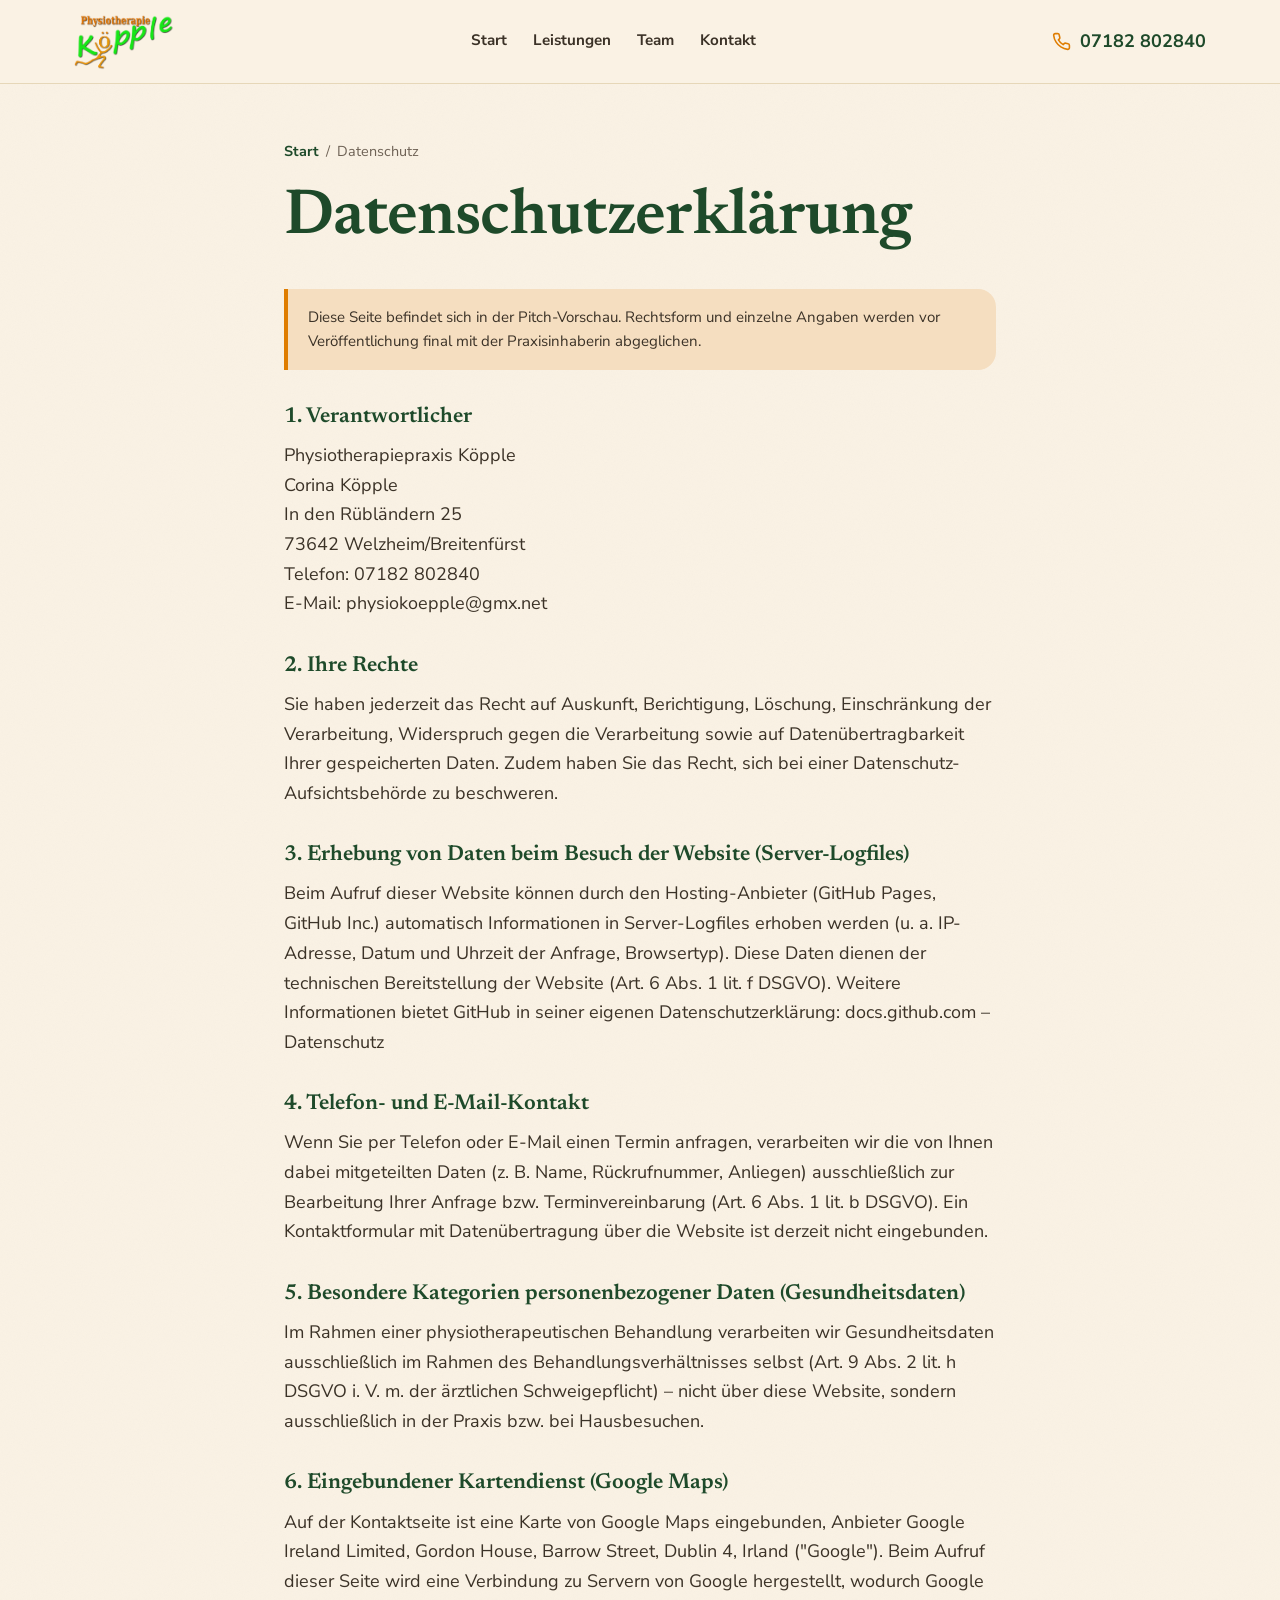
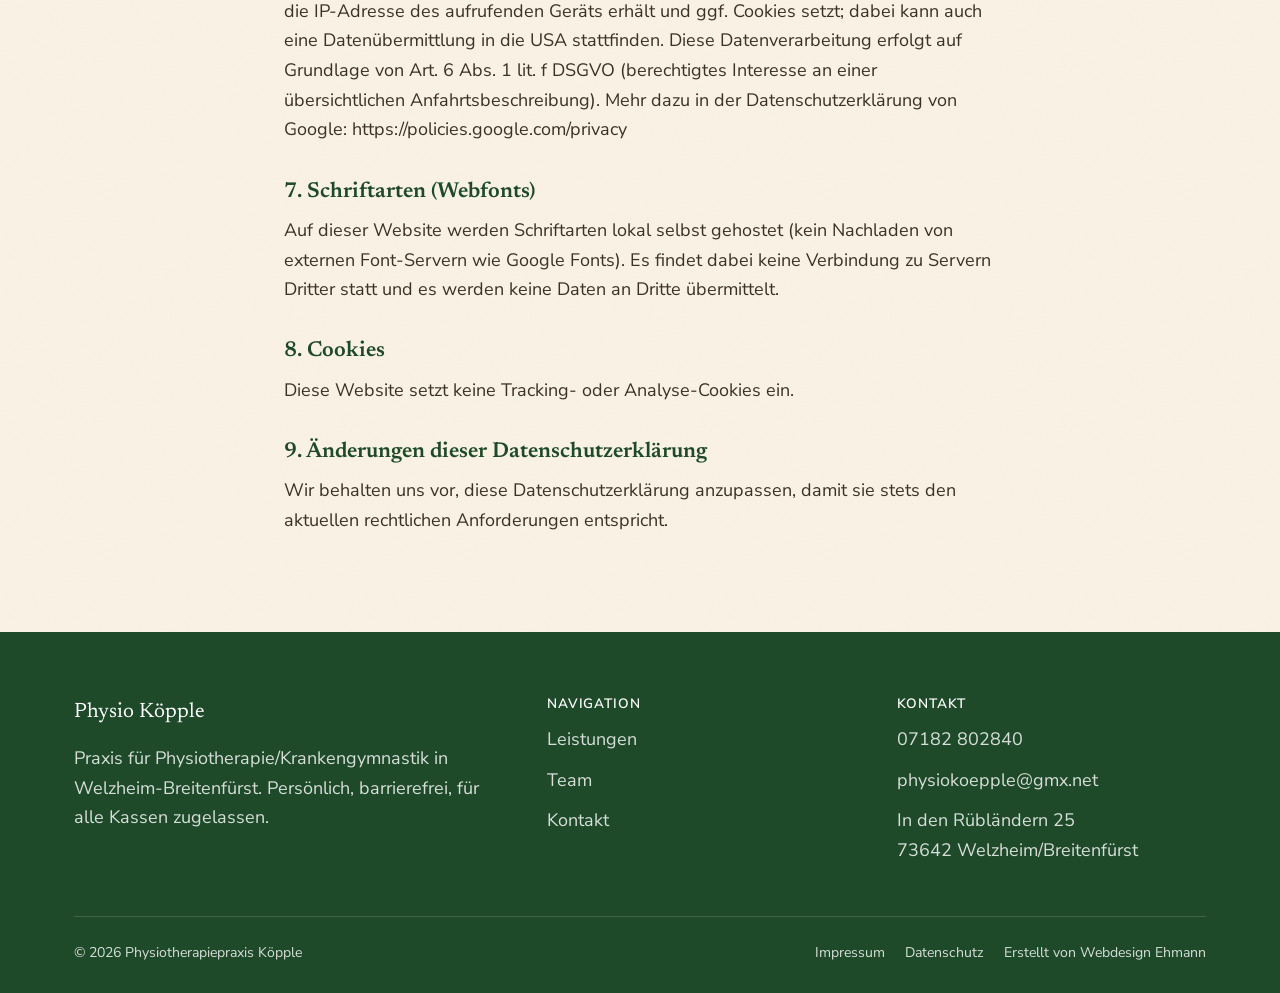
==== commit dea45db7: "Add footer credit link to Webdesign Ehmann Co-Authored-By: Claude Sonnet 5 <noreply@anthropic.com>" ====
--- a/datenschutz.html
+++ b/datenschutz.html
@@ -115,6 +115,7 @@
       <ul>
         <li><a href="impressum.html">Impressum</a></li>
         <li><a href="datenschutz.html">Datenschutz</a></li>
+        <li><a href="https://www.webdesign-ehmann.de" target="_blank" rel="noopener">Erstellt von Webdesign Ehmann</a></li>
       </ul>
     </div>
   </div>
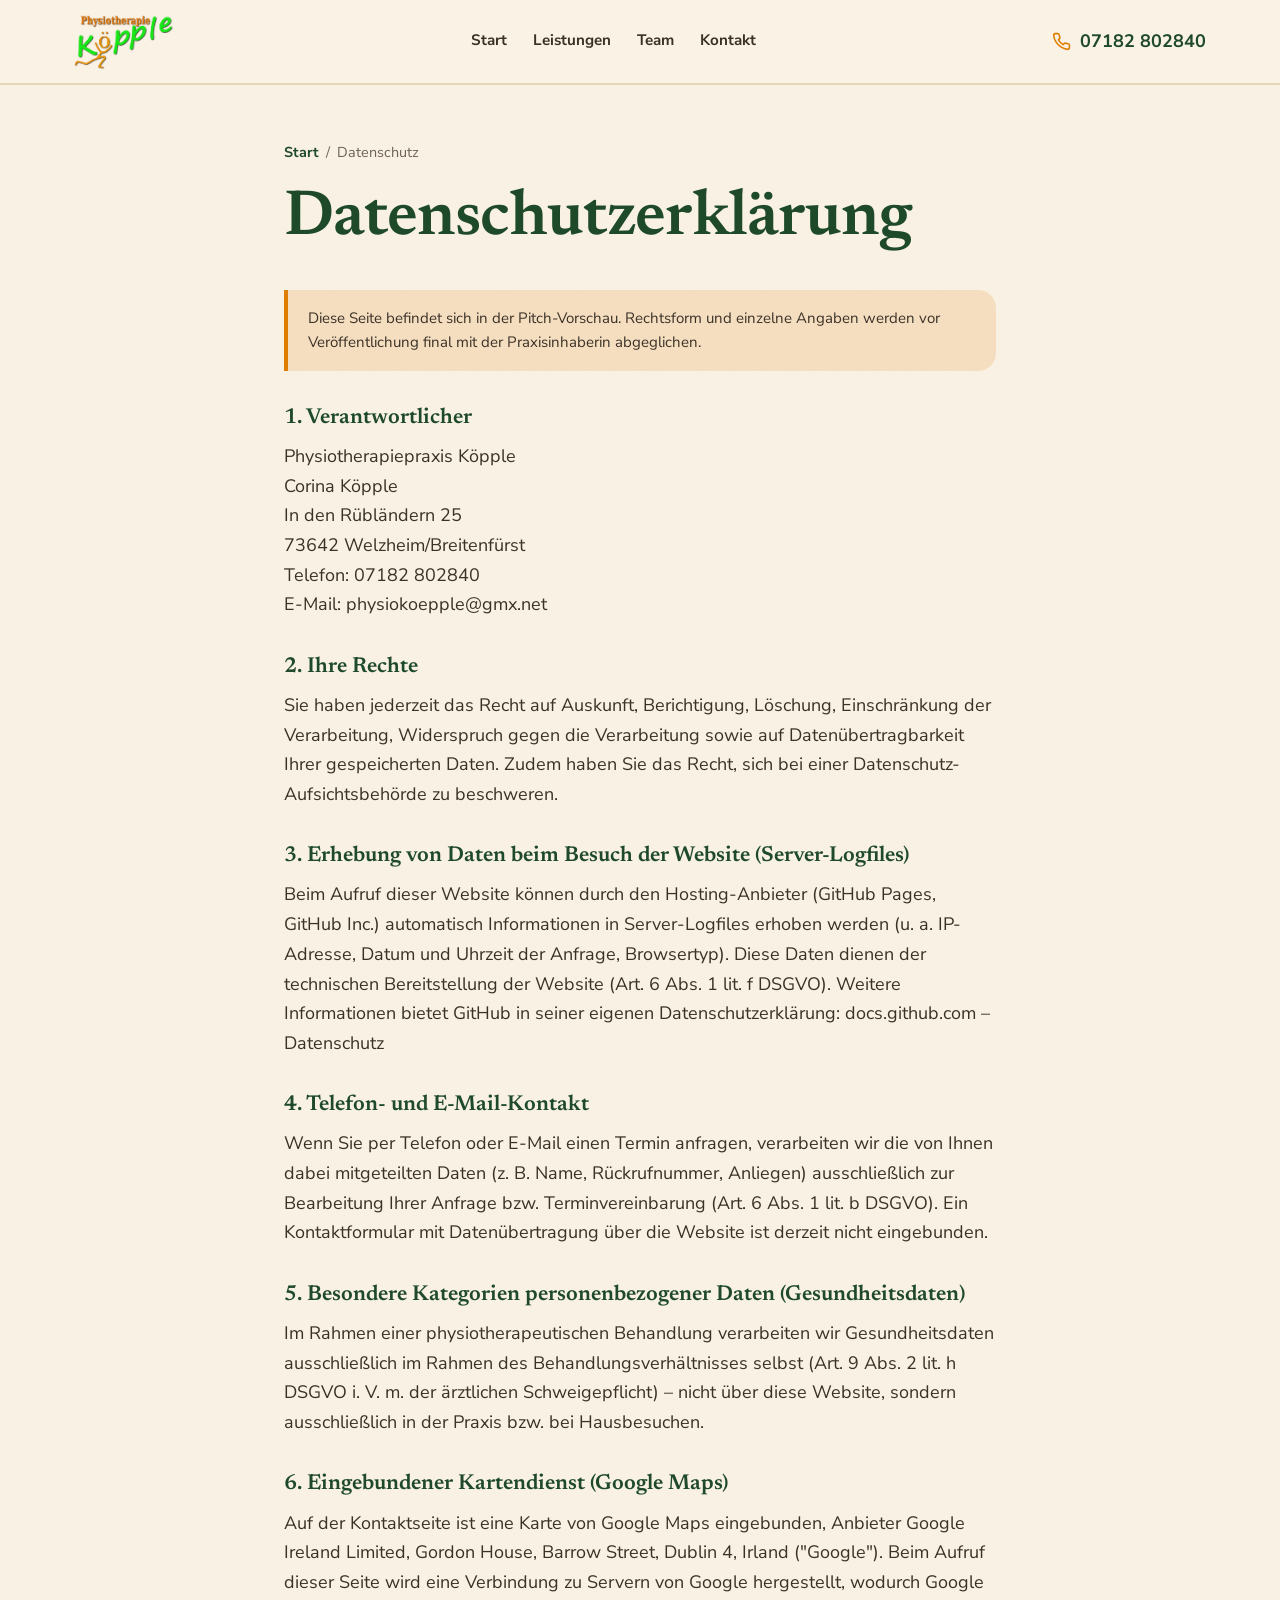
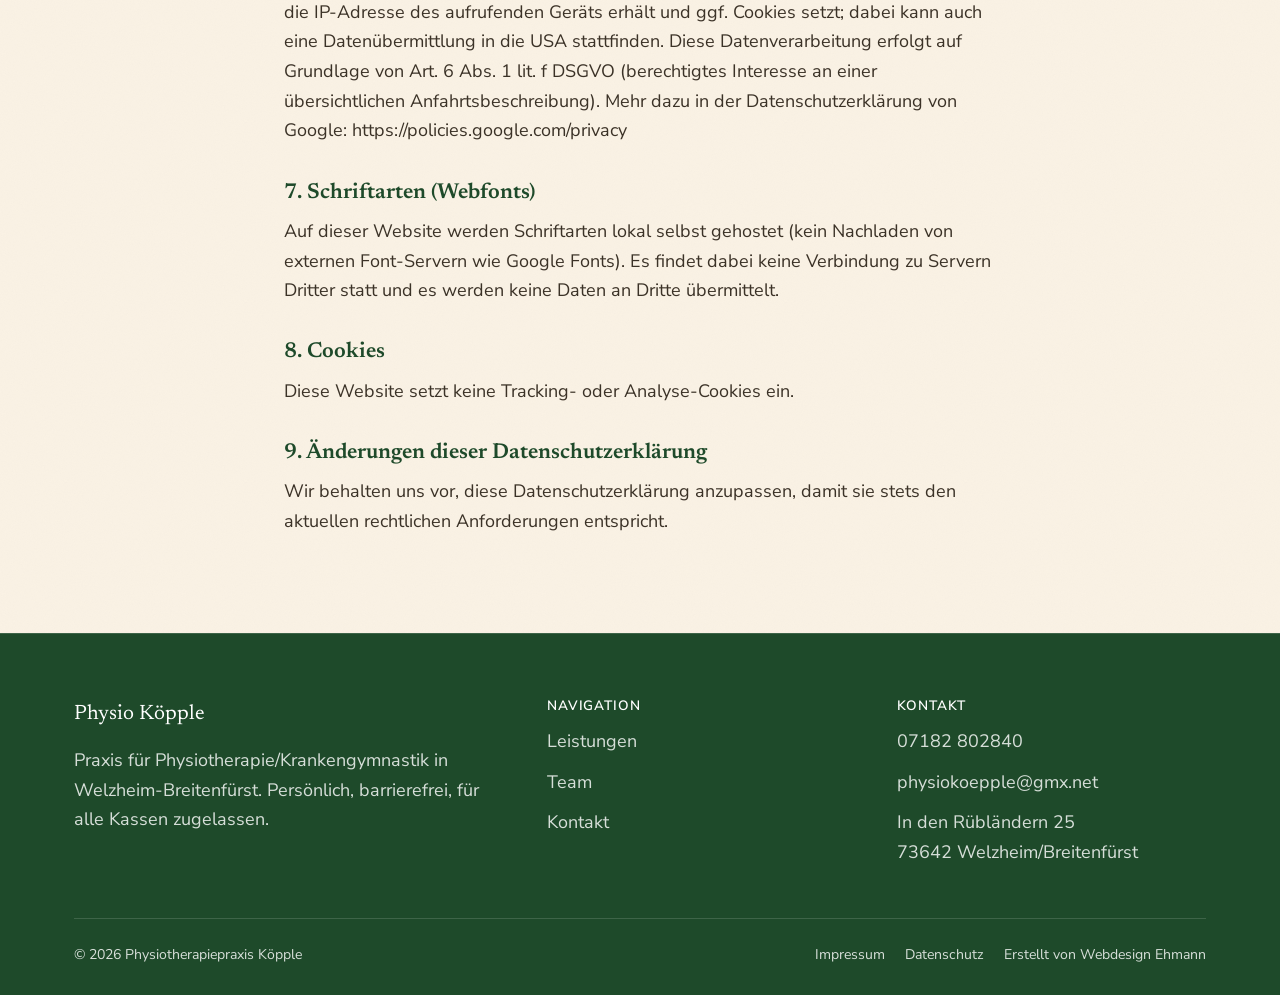
==== commit 7b460aea: "Nutzer-Feedback: unscharfe Hero-Fotos auf Unterseiten, mehr farbige Sektionstrennung, klare Fotoform" ====
--- a/datenschutz.html
+++ b/datenschutz.html
@@ -6,9 +6,11 @@
 <meta name="viewport" content="width=device-width, initial-scale=1.0">
 <meta name="description" content="Datenschutzerklärung der Physiotherapiepraxis Köpple in Welzheim-Breitenfürst.">
 <title>Datenschutz – Physiotherapie Köpple</title>
-<link rel="icon" href="assets/images/logo.png" type="image/png">
+<link rel="icon" href="assets/images/favicon-32.png" sizes="32x32" type="image/png">
+<link rel="icon" href="assets/images/favicon-16.png" sizes="16x16" type="image/png">
+<link rel="apple-touch-icon" href="assets/images/apple-touch-icon.png">
 <link rel="stylesheet" href="css/fonts.css">
-<link rel="stylesheet" href="css/style.css?v=3">
+<link rel="stylesheet" href="css/style.css?v=5">
 </head>
 <body>
 
@@ -121,6 +123,6 @@
   </div>
 </footer>
 
-<script src="js/main.js?v=3"></script>
+<script src="js/main.js?v=5"></script>
 </body>
 </html>
--- a/css/style.css
+++ b/css/style.css
@@ -30,12 +30,12 @@
   --container-width: 1180px;
   --radius: 18px;
   --radius-lg: 30px;
+  --radius-pill: 100px;
+  --ease: cubic-bezier(0.4, 0, 0.2, 1);
   --shadow-soft: 0 10px 30px rgba(59, 50, 39, 0.12);
   --shadow-card: 0 18px 42px rgba(59, 50, 39, 0.16);
   --nav-height: 84px;
-
-  --blob-1: 63% 37% 41% 59% / 47% 41% 59% 53%;
-  --blob-2: 39% 61% 63% 37% / 45% 51% 49% 55%;
+  --radius-photo: 28px;
 }
 
 /* ── Reset ───────────────────────────────────────────────────── */
@@ -80,9 +80,9 @@
 
 /* ── Layout Helpers ──────────────────────────────────────────── */
 .container { max-width: var(--container-width); margin: 0 auto; padding: 0 24px; }
-.section { padding: 96px 0; }
-.section--alt { background: var(--color-cream-alt); }
-.section--sage { background: var(--color-sage-dark); color: rgba(255, 255, 255, 0.92); }
+.section { padding: 96px 0; border-top: 1px solid var(--color-line); }
+.section--alt { background: var(--color-cream-alt); border-top: 1px solid var(--color-terracotta-pale); }
+.section--sage { background: var(--color-sage-dark); color: rgba(255, 255, 255, 0.92); border-top: 3px solid var(--color-terracotta); }
 .section--sage h2, .section--sage h3 { color: var(--color-white); }
 .section__head { max-width: 640px; margin: 0 0 48px; }
 .section__head--center { margin-left: auto; margin-right: auto; text-align: center; }
@@ -115,10 +115,10 @@
   font-weight: 700;
   font-size: 1rem;
   padding: 0.95em 1.7em;
-  border-radius: 999px;
+  border-radius: var(--radius-pill);
   border: 2px solid transparent;
   cursor: pointer;
-  transition: background-color 0.2s ease, color 0.2s ease, border-color 0.2s ease, transform 0.15s ease, box-shadow 0.2s ease;
+  transition: background-color 0.2s var(--ease), color 0.2s var(--ease), border-color 0.2s var(--ease), transform 0.15s var(--ease), box-shadow 0.2s var(--ease);
   line-height: 1.1;
 }
 .btn:active { transform: translateY(1px); }
@@ -215,123 +215,121 @@
   .site-header__logo { height: 46px; }
 }
 
-/* ── Hero: sattes Tannengrün mit dezentem Punktmuster ───────────
-   (angelehnt an Ebnisee/Schmalzried: EIN kräftiger Hero-Block,
-   danach eine einzige Wellen-Trennkante zu Creme — keine
-   wiederholten Farbflächen mehr). ────────────────────────────── */
-.hero {
-  position: relative;
-  overflow: hidden;
-  background: var(--color-sage-dark);
-  color: var(--color-cream);
-  padding: 56px 0 0;
-}
-.hero::before {
+/* ── Hero: großes foto-gefülltes Wort statt Farbblock ───────────
+   Heller Cream-Hintergrund, ruhige Trust-Chips über der Headline.
+   "zuhört" trägt ein Duoton-Foto aus dem Übungsraum direkt in den
+   Buchstaben (background-clip: text + background-blend-mode: color –
+   kein separates Bild-Asset nötig). Keine Wellen-Trennkante mehr –
+   die Stats-Leiste direkt darunter übernimmt den kräftigen Farbmoment. */
+.hero { padding: 64px 0 88px; }
+.hero__inner { max-width: 760px; }
+.hero__chips { display: flex; flex-wrap: wrap; gap: 10px; margin-bottom: 1.6em; }
+.hero__chip {
+  display: inline-flex;
+  align-items: center;
+  gap: 0.5em;
+  font-weight: 700;
+  color: var(--color-sage-dark);
+  font-size: 0.85rem;
+  background: var(--color-sage-pale);
+  border: 1px solid rgba(30, 74, 42, 0.12);
+  padding: 0.55em 1.1em;
+  border-radius: var(--radius-pill);
+}
+.hero__chip svg { width: 16px; height: 16px; color: var(--color-terracotta); flex-shrink: 0; }
+
+.hero__title { margin-bottom: 0.35em; }
+.hero__title-lead { display: block; font-size: clamp(1.7rem, 3.2vw, 2.4rem); font-weight: 500; color: var(--color-ink); }
+.hero__title-word {
+  display: block;
+  font-style: italic;
+  font-weight: 700;
+  font-size: clamp(4.6rem, 14vw, 9.5rem);
+  line-height: 0.92;
+  letter-spacing: -0.01em;
+  background-image: linear-gradient(135deg, var(--color-terracotta) 0%, var(--color-sage-dark) 100%), url('../assets/images/behandlungsraum-uebungen.jpg');
+  background-blend-mode: color;
+  background-size: cover, cover;
+  background-position: center, center 30%;
+  -webkit-background-clip: text;
+  background-clip: text;
+  color: transparent;
+  -webkit-text-fill-color: transparent;
+}
+.hero__lead { margin: 0.3em 0 1.8em; }
+.hero__ctas { display: flex; flex-wrap: wrap; gap: 16px; }
+
+/* ── Trust-Stats-Leiste ─────────────────────────────────────────
+   Vollflächiges Tannengrün direkt unter dem Hero – übernimmt den
+   kräftigen Farbmoment, den vorher der Wellen-Hero trug. */
+.stats-band { background: var(--color-sage-dark); padding: 52px 0; border-top: 3px solid var(--color-terracotta); }
+.stats-band__grid { display: grid; grid-template-columns: repeat(4, 1fr); gap: 28px; text-align: center; }
+.stats-band__item { display: flex; flex-direction: column; gap: 0.25em; }
+.stats-band__num { font-family: var(--font-display); font-weight: 700; font-size: clamp(2.1rem, 3.6vw, 3rem); color: var(--color-terracotta); line-height: 1; }
+.stats-band__unit { font-size: 0.4em; margin-left: 0.15em; }
+.stats-band__label { font-size: 0.8rem; color: rgba(255, 255, 255, 0.78); font-weight: 700; text-transform: uppercase; letter-spacing: 0.04em; }
+
+@media (max-width: 900px) {
+  .hero__title-word { font-size: clamp(3.6rem, 16vw, 7rem); }
+}
+@media (max-width: 620px) {
+  .hero { padding: 48px 0 56px; }
+  .stats-band__grid { grid-template-columns: 1fr 1fr; gap: 28px 20px; }
+}
+
+/* ── Unterseiten-Hero: unscharfes Praxisfoto + dunkles Overlay ───
+   Nur für Team/Leistungen/Kontakt – die Startseite behält ihr eigenes
+   foto-gefülltes Wort als Hero-Signature-Move. ─────────────────── */
+.page-hero { position: relative; overflow: hidden; padding: 56px 0 44px; color: var(--color-white); }
+.page-hero__bg {
+  position: absolute;
+  inset: -20px;
+  background-size: cover;
+  background-position: center;
+  filter: blur(9px) brightness(0.65) saturate(1.1);
+  transform: scale(1.1);
+  z-index: 0;
+}
+.page-hero::after {
   content: '';
   position: absolute;
   inset: 0;
-  opacity: 0.5;
-  background-image: radial-gradient(rgba(250, 242, 228, 0.12) 1.5px, transparent 1.5px);
-  background-size: 22px 22px;
-  pointer-events: none;
-}
-.hero__grid { position: relative; z-index: 1; display: grid; grid-template-columns: 1.05fr 0.95fr; gap: 56px; align-items: center; padding-bottom: 96px; }
-.hero__title { margin-bottom: 0.4em; color: var(--color-white); }
-.hero__underline { position: relative; display: inline-block; white-space: nowrap; color: var(--color-terracotta); font-style: italic; }
-.hero__underline svg { position: absolute; left: 0; bottom: -0.1em; width: 100%; height: 0.3em; overflow: visible; }
-.hero__underline path {
-  fill: none;
-  stroke: var(--color-terracotta);
-  stroke-width: 6;
-  stroke-linecap: round;
-  stroke-dasharray: 340;
-  stroke-dashoffset: 340;
-}
-.js .reveal--visible .hero__underline path { animation: draw-underline 0.9s 0.35s ease forwards; }
-@keyframes draw-underline { to { stroke-dashoffset: 0; } }
-.hero__lead { margin: 1.1em 0 1.8em; color: rgba(250, 242, 228, 0.82); }
-.hero__ctas { display: flex; flex-wrap: wrap; gap: 16px; margin-bottom: 2em; }
-.hero__facts { display: flex; flex-wrap: wrap; gap: 10px; padding-top: 1.6em; border-top: 1px solid rgba(250, 242, 228, 0.18); }
-.hero__fact {
-  display: inline-flex;
-  align-items: center;
-  gap: 0.5em;
-  font-weight: 700;
-  color: var(--color-white);
-  font-size: 0.85rem;
-  background: rgba(250, 242, 228, 0.08);
-  border: 1px solid rgba(250, 242, 228, 0.22);
-  padding: 0.55em 1.1em;
-  border-radius: 999px;
-}
-.hero__fact svg { width: 16px; height: 16px; color: var(--color-terracotta); flex-shrink: 0; }
-
-.hero__photo-wrap { position: relative; z-index: 1; }
-.hero__photo {
-  border-radius: var(--blob-1);
-  overflow: hidden;
-  box-shadow: var(--shadow-card);
-  aspect-ratio: 4 / 4.6;
-}
-.hero__photo img { width: 100%; height: 100%; object-fit: cover; }
-.hero__badge {
-  position: absolute;
-  bottom: -22px;
-  left: -22px;
-  background: var(--color-white);
-  border-radius: var(--radius);
-  box-shadow: var(--shadow-card);
-  padding: 16px 20px;
-  display: flex;
-  align-items: center;
-  gap: 12px;
-  max-width: 230px;
-}
-.hero__badge svg { width: 30px; height: 30px; color: var(--color-terracotta); flex-shrink: 0; }
-.hero__badge strong { display: block; font-family: var(--font-display); font-size: 1.15rem; color: var(--color-sage-dark); line-height: 1; }
-.hero__badge span { font-size: 0.82rem; color: var(--color-ink-soft); }
-
-.hero__wave { position: absolute; left: 0; right: 0; bottom: -1px; line-height: 0; z-index: 1; }
-.hero__wave svg { width: 100%; height: 64px; display: block; }
-.hero__wave path { fill: var(--color-cream); }
-
-@media (max-width: 900px) {
-  .hero__grid { grid-template-columns: 1fr; gap: 44px; padding-bottom: 72px; }
-  .hero__photo-wrap { order: -1; max-width: 380px; margin: 0 auto; }
-  .hero__badge { left: 50%; transform: translateX(-50%); bottom: -18px; }
-}
-@media (max-width: 640px) { .hero__wave svg { height: 40px; } }
-
-/* ── Organic photo frames (allgemein wiederverwendbar) ──────────── */
-.blob-frame { border-radius: var(--blob-1); overflow: hidden; box-shadow: var(--shadow-card); }
-.blob-frame--alt { border-radius: var(--blob-2); }
+  background: linear-gradient(160deg, rgba(30, 74, 42, 0.9), rgba(30, 74, 42, 0.74));
+  z-index: 0;
+}
+.page-hero > .container { position: relative; z-index: 1; }
+.page-hero .breadcrumb { color: rgba(255, 255, 255, 0.72); }
+.page-hero .breadcrumb a { color: var(--color-white); }
+.page-hero .eyebrow { color: var(--color-terracotta); }
+.page-hero h1 { color: var(--color-white); }
+.page-hero .lead { color: rgba(255, 255, 255, 0.85); }
+
+/* ── Foto-Rahmen (Personenfotos: klares abgerundetes Rechteck) ──── */
+.blob-frame { border-radius: var(--radius-photo); overflow: hidden; box-shadow: var(--shadow-card); }
 .blob-frame img { width: 100%; height: 100%; object-fit: cover; display: block; }
 
-/* ── Vorteile / Feature-Karten ───────────────────────────────── */
-.feature-grid { display: grid; grid-template-columns: repeat(3, 1fr); gap: 28px; }
-.feature-card {
-  background: var(--color-paper);
-  border-radius: var(--radius);
-  padding: 32px 28px;
-  box-shadow: var(--shadow-soft);
-  transition: transform 0.25s ease, box-shadow 0.25s ease;
-}
-.feature-card:hover { transform: translateY(-6px); box-shadow: var(--shadow-card); }
-.feature-card__icon {
-  width: 56px; height: 56px;
+/* ── Vorteile / Pillars ──────────────────────────────────────────
+   Zurückhaltende Regel-Liste statt Karte+Schatten – Gegengewicht zur
+   Leistungen-Übersicht, die als einziger bewusster Karten-Moment der
+   Seite stehen bleibt. */
+.pillars { display: grid; grid-template-columns: repeat(3, 1fr); gap: 40px; }
+.pillar { padding-top: 22px; border-top: 2px solid var(--color-terracotta); }
+.pillar__icon {
+  width: 40px; height: 40px;
   display: flex; align-items: center; justify-content: center;
-  border-radius: var(--blob-2);
-  background: var(--color-sage-pale);
   color: var(--color-sage-dark);
-  margin-bottom: 18px;
-}
-.feature-card__icon svg { width: 28px; height: 28px; }
-.feature-card p { color: var(--color-ink-soft); font-size: 0.98rem; }
-
-@media (max-width: 860px) { .feature-grid { grid-template-columns: 1fr 1fr; } }
-@media (max-width: 560px) { .feature-grid { grid-template-columns: 1fr; } }
-
-/* ── Leistungen (Karten + Detailseite) ───────────────────────── */
+  margin-bottom: 16px;
+}
+.pillar__icon svg { width: 100%; height: 100%; }
+.pillar p { color: var(--color-ink-soft); font-size: 0.98rem; }
+
+@media (max-width: 860px) { .pillars { grid-template-columns: 1fr 1fr; } }
+@media (max-width: 560px) { .pillars { grid-template-columns: 1fr; } }
+
+/* ── Leistungen-Übersicht (Homepage-Teaser) ─────────────────────
+   Bleibt bewusst als Icon-Karten-Grid – der einzige Karten-Moment
+   der Seite, die volle Liste auf leistungen.html nutzt stattdessen
+   die zurückhaltendere .service-rows-Regel-Liste weiter unten. ── */
 .service-grid { display: grid; grid-template-columns: repeat(3, 1fr); gap: 24px; }
 .service-card {
   display: flex;
@@ -359,18 +357,48 @@
 @media (max-width: 860px) { .service-grid { grid-template-columns: 1fr 1fr; } }
 @media (max-width: 560px) { .service-grid { grid-template-columns: 1fr; } }
 
+/* ── Leistungen – volle Liste (leistungen.html) ─────────────────
+   Editorial Regel-Liste statt Karten-Wiederholung: Name links,
+   Beschreibung rechts, Trennlinie statt Schatten. ──────────────── */
+.service-rows { display: flex; flex-direction: column; }
+.service-row {
+  display: grid;
+  grid-template-columns: 220px 1fr;
+  gap: 28px;
+  padding: 24px 20px;
+  margin: 0 -20px;
+  border-bottom: 1px solid var(--color-line);
+  border-radius: 14px;
+  transition: background-color 0.2s var(--ease);
+}
+.service-row:hover { background: var(--color-sage-pale); }
+.service-row:first-child { border-top: none; }
+.service-row:last-child { border-bottom: none; }
+.service-row h3 { margin: 0; font-size: 1.15rem; display: flex; align-items: center; gap: 0.55em; }
+.service-row__icon {
+  width: 30px; height: 30px; flex-shrink: 0;
+  display: flex; align-items: center; justify-content: center;
+  border-radius: 50%;
+  background: var(--color-terracotta-pale);
+  color: var(--color-terracotta-dark);
+}
+.service-row__icon svg { width: 16px; height: 16px; }
+.service-row p { margin: 0; color: var(--color-ink-soft); }
+@media (max-width: 700px) {
+  .service-row { grid-template-columns: 1fr; gap: 10px; padding: 20px 16px; margin: 0 -16px; }
+}
+
 /* ── Team ────────────────────────────────────────────────────── */
 .team-grid { display: grid; grid-template-columns: repeat(4, 1fr); gap: 32px 28px; }
 .team-card { text-align: center; }
 .team-card__photo {
   aspect-ratio: 1 / 1.1;
-  border-radius: var(--blob-1);
+  border-radius: var(--radius-photo);
   overflow: hidden;
   box-shadow: var(--shadow-card);
   margin-bottom: 20px;
   background: var(--color-sage-pale);
 }
-.team-card:nth-child(even) .team-card__photo { border-radius: var(--blob-2); }
 .team-card__photo img { width: 100%; height: 100%; object-fit: cover; }
 .team-card__photo--pending { display: flex; align-items: center; justify-content: center; }
 .team-card h3 { margin-bottom: 0.15em; font-size: 1.15rem; }
@@ -388,6 +416,34 @@
   .split--reverse .split__media { order: -1; }
 }
 .split__media img { aspect-ratio: 4/3.4; }
+.split__media--portrait { position: relative; }
+.split__media--portrait img { aspect-ratio: 4/4.4; }
+
+/* ── Überlappendes Foto-Badge (Split-Media) ─────────────────────── */
+.split__badge {
+  position: absolute;
+  bottom: -22px;
+  right: -18px;
+  width: 128px;
+  height: 128px;
+  border-radius: 50%;
+  background: var(--color-terracotta);
+  color: var(--color-white);
+  display: flex;
+  flex-direction: column;
+  align-items: center;
+  justify-content: center;
+  text-align: center;
+  padding: 10px;
+  box-shadow: var(--shadow-card);
+}
+.split__badge-num { font-family: var(--font-display); font-weight: 700; font-size: 2.2rem; line-height: 1; }
+.split__badge-label { font-size: 0.66rem; font-weight: 700; text-transform: uppercase; letter-spacing: 0.02em; line-height: 1.25; margin-top: 4px; }
+@media (max-width: 520px) {
+  .split__badge { width: 96px; height: 96px; right: 6px; bottom: -14px; }
+  .split__badge-num { font-size: 1.6rem; }
+  .split__badge-label { font-size: 0.56rem; }
+}
 
 .checklist { margin-top: 1.4em; }
 .checklist li { display: flex; align-items: flex-start; gap: 0.7em; margin-bottom: 0.7em; }
@@ -426,9 +482,19 @@
 /* ── CTA-Band ────────────────────────────────────────────────── */
 .cta-band { text-align: center; }
 .cta-band .lead { margin: 0 auto 2em; }
+.cta-band__phone {
+  display: inline-block;
+  font-family: var(--font-display);
+  font-weight: 700;
+  font-size: clamp(2.2rem, 5vw, 3.6rem);
+  color: var(--color-white);
+  margin: 0.2em 0 0.4em;
+  transition: color 0.2s var(--ease);
+}
+.cta-band__phone:hover { color: var(--color-terracotta); }
 
 /* ── Footer ──────────────────────────────────────────────────── */
-.site-footer { background: var(--color-sage-dark); color: rgba(255, 255, 255, 0.82); padding: 64px 0 28px; }
+.site-footer { background: var(--color-sage-dark); color: rgba(255, 255, 255, 0.82); padding: 64px 0 28px; border-top: 1px solid rgba(255, 255, 255, 0.14); }
 .footer-grid { display: grid; grid-template-columns: 1.4fr 1fr 1fr; gap: 40px; padding-bottom: 40px; border-bottom: 1px solid rgba(255,255,255,0.14); }
 .footer-brand { font-family: var(--font-display); font-size: 1.3rem; color: var(--color-white); margin-bottom: 14px; }
 .footer-grid h4 { color: var(--color-white); font-family: var(--font-body); font-size: 0.85rem; text-transform: uppercase; letter-spacing: 0.06em; margin-bottom: 1em; }
